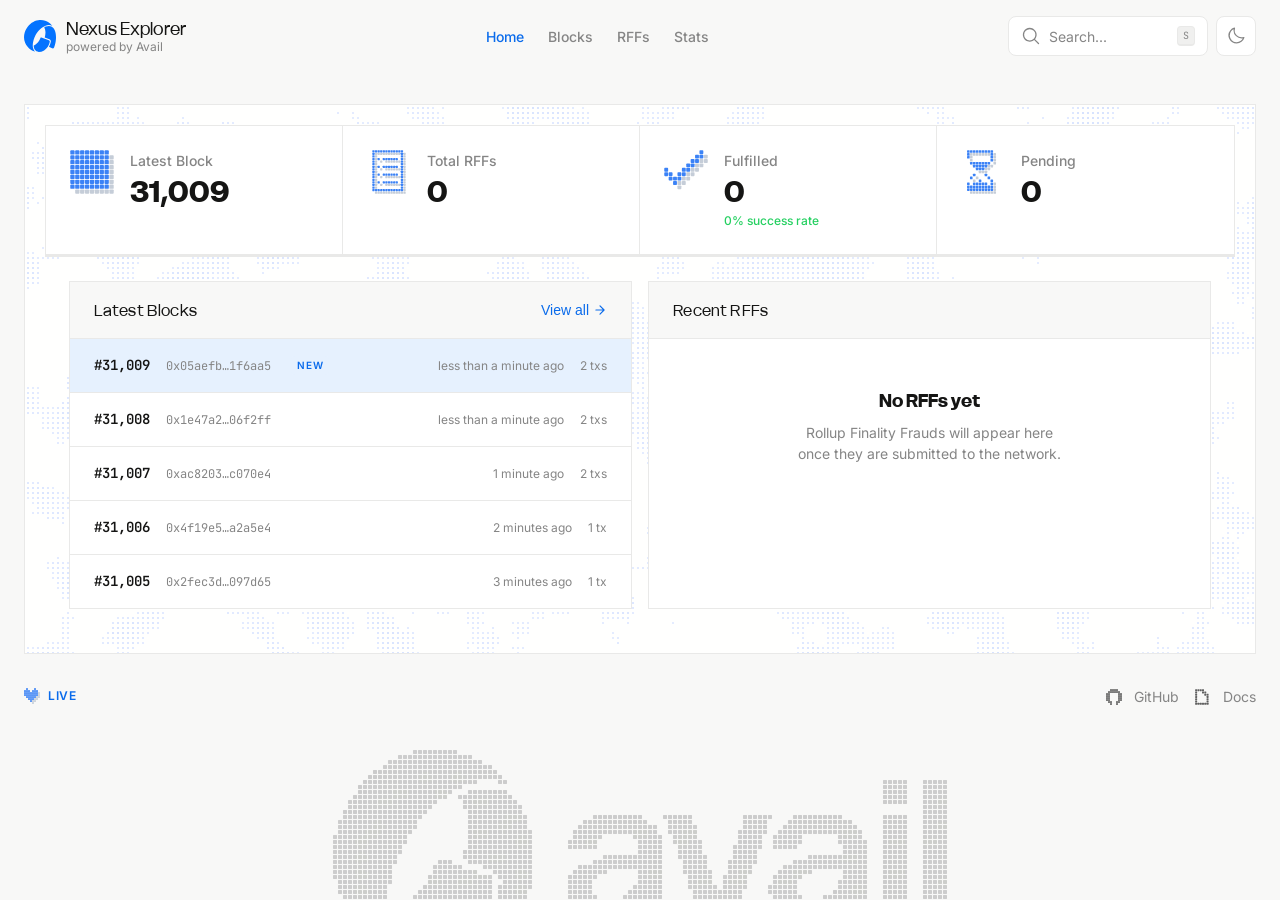
==== index.html @ 4651a9af "Initial commit: Avail Nexus Explorer — static site with design system implementation - index.html: P" ====
<!doctype html>
<html lang="en">

<head>
  <meta charset="UTF-8">
  <meta name="viewport" content="width=device-width, initial-scale=1.0">
  <title>Nexus Explorer — Powered by Avail</title>
  <meta name="description"
    content="Explore the Avail Nexus network — view latest blocks, transactions, and network statistics.">
  <link rel="icon" type="image/svg+xml" href="assets/favicon/favicon.svg">

  <!-- Preconnect for fonts -->
  <link rel="preconnect" href="https://fonts.googleapis.com">
  <link rel="preconnect" href="https://fonts.gstatic.com" crossorigin>

  <!-- Prevent flash of unstyled content on dark mode -->
  <script>
    (function () {
      var stored = localStorage.getItem('avail-theme');
      var prefersDark = window.matchMedia('(prefers-color-scheme: dark)').matches;
      if (stored === 'dark' || (!stored && prefersDark)) {
        document.documentElement.classList.add('dark');
      }
      // Disable transitions during theme load
      document.documentElement.style.setProperty('--transition-duration', '0s');
      document.addEventListener('DOMContentLoaded', function () {
        requestAnimationFrame(function () {
          document.documentElement.style.removeProperty('--transition-duration');
        });
      });
    })();
  </script>

  <!-- Styles -->
  <link rel="stylesheet" href="styles.css">
</head>

<body>
  <!-- Skip to content (accessibility) -->
  <a href="#main-content" class="skip-to-content">Skip to content</a>

  <!-- ============================================================
       Header
       ============================================================ -->
  <header class="site-header">
    <div class="site-header__inner">

      <!-- Brand -->
      <a href="/" class="site-header__brand" aria-label="Nexus Explorer home">
        <svg class="brand-logo" viewBox="0 0 72 72" width="32" height="32" xmlns="http://www.w3.org/2000/svg">
          <g clip-path="url(#clip0_2674_453)">
            <path d="M56.1227 60.2147L63.14 63.6439C64.8833 64.4957 66.9926 63.7382 67.68 61.9237C69.6891 56.6201 71.2689 50.2837 71.8041 43.7601C72.4151 36.314 71.6599 28.7006 68.7035 22.1125L68.6994 22.1143C68.5679 21.8305 68.4344 21.5474 68.2987 21.2652C67.2815 19.3139 65.3761 16.9205 62.5702 15.3369C59.4075 13.552 55.0139 12.7442 49.2484 14.9038C48.0252 15.362 46.78 15.954 45.5312 16.6603C47.0997 19.3288 48.2234 22.9278 48.3126 27.6733C48.3933 31.9623 47.6975 36.024 46.6315 39.6426L57.1558 43.5501C59.2936 44.3439 60.6933 46.4571 60.2941 48.7023C59.7324 51.8611 58.7428 54.9355 57.3594 57.8501C56.9853 58.6381 56.574 59.4293 56.1227 60.2147Z" class="logo-blue"/>
            <path d="M21.8652 57.3686C22.7281 57.1088 23.6393 56.7331 24.5957 56.2106C28.6457 53.9979 31.7087 50.3846 33.8862 46.8399C35.3391 44.4748 36.4214 42.1019 37.1526 40.1195C37.443 39.3323 38.3118 38.9052 39.0985 39.1973L55.9179 45.442C57.392 45.9893 58.3207 47.4714 58.0029 49.0114C57.5233 51.335 56.6845 54.1116 55.3586 56.9051C53.2786 61.287 50.0374 65.6341 45.1875 68.3819C41.1801 70.6523 37.0816 71.8235 33.2503 71.9995C29.0759 71.2932 26.3373 69.4813 24.5926 67.0616C22.7454 64.4997 21.9241 61.1329 21.8652 57.3686Z" class="logo-blue"/>
            <path d="M32.0031 0.322354C42.3172 -0.88462 49.9809 1.39728 55.798 5.50473C58.8889 7.68718 61.4846 10.4037 63.686 13.4328L63.6624 13.4194C59.9076 11.3004 54.828 10.4605 48.4728 12.841C39.9413 16.0368 30.744 25.0421 25.8474 34.2257C22.6714 40.1824 19.5394 49.3163 19.6578 57.3778C19.7171 61.4186 20.595 65.2918 22.8011 68.3514C23.5691 69.4166 24.4875 70.3684 25.5672 71.1872C17.7107 69.2328 7.82516 63.791 2.49764 51.2475C-2.15156 40.3011 0.0590149 28.184 6.08264 18.4449C12.1155 8.69106 21.8578 1.50958 32.0031 0.322354Z" class="logo-blue"/>
          </g>
          <defs>
            <clipPath id="clip0_2674_453">
              <rect width="72.0006" height="71.9995" fill="white"/>
            </clipPath>
          </defs>
        </svg>
        <div class="site-header__brand-text">
          <span class="site-header__brand-name">Nexus Explorer</span>
          <span class="site-header__brand-sub">powered by Avail</span>
        </div>
      </a>

      <!-- Nav -->
      <nav class="site-header__nav" aria-label="Main navigation">
        <a href="#" class="is-active">Home</a>
        <a href="#">Blocks</a>
        <a href="#">RFFs</a>
        <a href="#">Stats</a>
      </nav>

      <!-- Actions -->
      <div class="site-header__actions">
        <!-- Search -->
        <div class="search-bar" role="search" tabindex="0" aria-label="Search blocks and transactions">
          <svg xmlns="http://www.w3.org/2000/svg" width="20" height="20" fill="currentColor" viewBox="0 0 256 256">
            <path
              d="M229.66,218.34l-50.07-50.06a88.11,88.11,0,1,0-11.31,11.31l50.06,50.07a8,8,0,0,0,11.32-11.32ZM40,112a72,72,0,1,1,72,72A72.08,72.08,0,0,1,40,112Z">
            </path>
          </svg>
          <span style="flex:1">Search...</span>
          <kbd class="search-kbd">S</kbd>
        </div>

        <!-- Mobile menu toggle -->
        <button class="icon-btn mobile-menu-toggle" id="mobile-menu-toggle" aria-label="Toggle navigation menu"
          aria-expanded="false">
          <svg width="20" height="20" viewBox="0 0 24 24" fill="none" stroke="currentColor" stroke-width="2"
            stroke-linecap="round" stroke-linejoin="round">
            <line x1="3" y1="6" x2="21" y2="6"></line>
            <line x1="3" y1="12" x2="21" y2="12"></line>
            <line x1="3" y1="18" x2="21" y2="18"></line>
          </svg>
        </button>

        <!-- Dark mode toggle -->
        <button class="icon-btn" id="theme-toggle" aria-label="Toggle dark mode">
          <!-- Sun icon (shown in dark mode) -->
          <svg id="icon-sun" width="20" height="20" fill="currentColor" viewBox="0 0 256 256" style="display:none">
            <path d="M120,40V16a8,8,0,0,1,16,0V40a8,8,0,0,1-16,0Zm72,88a64,64,0,1,1-64-64A64.07,64.07,0,0,1,192,128Zm-16,0a48,48,0,1,0-48,48A48.05,48.05,0,0,0,176,128ZM58.34,69.66A8,8,0,0,0,69.66,58.34l-16-16A8,8,0,0,0,42.34,53.66Zm0,116.68-16,16a8,8,0,0,0,11.32,11.32l16-16a8,8,0,0,0-11.32-11.32ZM192,72a8,8,0,0,0,5.66-2.34l16-16a8,8,0,0,0-11.32-11.32l-16,16A8,8,0,0,0,192,72Zm5.66,114.34a8,8,0,0,0-11.32,11.32l16,16a8,8,0,0,0,11.32-11.32ZM48,128a8,8,0,0,0-8-8H16a8,8,0,0,0,0,16H40A8,8,0,0,0,48,128Zm80,80a8,8,0,0,0-8,8v24a8,8,0,0,0,16,0V216A8,8,0,0,0,128,208Zm112-88H216a8,8,0,0,0,0,16h24a8,8,0,0,0,0-16Z"/>
          </svg>
          <!-- Moon icon (shown in light mode) -->
          <svg id="icon-moon" width="20" height="20" fill="currentColor" viewBox="0 0 256 256">
            <path d="M233.54,142.23a8,8,0,0,0-8-2,88.08,88.08,0,0,1-109.8-109.8,8,8,0,0,0-10-10,104.84,104.84,0,0,0-52.91,37A104,104,0,0,0,136,224a103.09,103.09,0,0,0,62.52-20.88,104.84,104.84,0,0,0,37-52.91A8,8,0,0,0,233.54,142.23ZM188.9,190.34A88,88,0,0,1,65.66,67.11a89,89,0,0,1,31.4-26A106,106,0,0,0,96,56,104.11,104.11,0,0,0,200,160a106,106,0,0,0,14.92-1.06A89,89,0,0,1,188.9,190.34Z"/>
          </svg>
        </button>

      </div>
    </div>

    <!-- Mobile navigation -->
    <div class="mobile-nav" id="mobile-nav" aria-hidden="true">
      <nav class="mobile-nav__inner" aria-label="Mobile navigation">
        <a href="#" class="mobile-nav__link is-active">Home</a>
        <a href="#" class="mobile-nav__link">Blocks</a>
        <a href="#" class="mobile-nav__link">RFFs</a>
        <a href="#" class="mobile-nav__link">Stats</a>
      </nav>
    </div>
  </header>

  <!-- ============================================================
       Main
       ============================================================ -->
  <main class="site-main" id="main-content">

    <!-- Outer container — surface background -->
    <div class="outer-container">

      <!-- Inner container — white/dark panel with animated grid background -->
      <div class="inner-container">
        <!-- Animated grid canvas behind the content -->
        <canvas class="inner-grid-canvas"></canvas>

        <div class="inner-content">
          <!-- Stats -->
          <div class="stats-grid" role="region" aria-label="Network statistics">
            <div class="stat-card">
              <div class="stat-card__inner">
                <div class="stat-card__icon">
                  <svg class="stat-icon" viewBox="0 0 512 512" xmlns="http://www.w3.org/2000/svg">
                    <rect x="458.52" y="60.30" width="50.06" height="50.06" rx="10.01" class="icon-shadow"/>
                    <rect x="458.52" y="117.19" width="50.06" height="50.06" rx="10.01" class="icon-shadow"/>
                    <rect x="458.52" y="174.08" width="50.06" height="50.06" rx="10.01" class="icon-shadow"/>
                    <rect x="458.52" y="230.97" width="50.06" height="50.06" rx="10.01" class="icon-shadow"/>
                    <rect x="458.52" y="287.86" width="50.06" height="50.06" rx="10.01" class="icon-shadow"/>
                    <rect x="458.52" y="344.75" width="50.06" height="50.06" rx="10.01" class="icon-shadow"/>
                    <rect x="458.52" y="401.64" width="50.06" height="50.06" rx="10.01" class="icon-shadow"/>
                    <rect x="60.30" y="458.52" width="50.06" height="50.06" rx="10.01" class="icon-shadow"/>
                    <rect x="117.19" y="458.52" width="50.06" height="50.06" rx="10.01" class="icon-shadow"/>
                    <rect x="174.08" y="458.52" width="50.06" height="50.06" rx="10.01" class="icon-shadow"/>
                    <rect x="230.97" y="458.52" width="50.06" height="50.06" rx="10.01" class="icon-shadow"/>
                    <rect x="287.86" y="458.52" width="50.06" height="50.06" rx="10.01" class="icon-shadow"/>
                    <rect x="344.75" y="458.52" width="50.06" height="50.06" rx="10.01" class="icon-shadow"/>
                    <rect x="401.64" y="458.52" width="50.06" height="50.06" rx="10.01" class="icon-shadow"/>
                    <rect x="458.52" y="458.52" width="50.06" height="50.06" rx="10.01" class="icon-shadow"/>
                    <rect x="3.41" y="3.41" width="50.06" height="50.06" rx="10.01" class="icon-blue"/>
                    <rect x="60.30" y="3.41" width="50.06" height="50.06" rx="10.01" class="icon-blue"/>
                    <rect x="117.19" y="3.41" width="50.06" height="50.06" rx="10.01" class="icon-blue"/>
                    <rect x="174.08" y="3.41" width="50.06" height="50.06" rx="10.01" class="icon-blue"/>
                    <rect x="230.97" y="3.41" width="50.06" height="50.06" rx="10.01" class="icon-blue"/>
                    <rect x="287.86" y="3.41" width="50.06" height="50.06" rx="10.01" class="icon-blue"/>
                    <rect x="344.75" y="3.41" width="50.06" height="50.06" rx="10.01" class="icon-blue"/>
                    <rect x="401.64" y="3.41" width="50.06" height="50.06" rx="10.01" class="icon-blue"/>
                    <rect x="3.41" y="60.30" width="50.06" height="50.06" rx="10.01" class="icon-blue"/>
                    <rect x="60.30" y="60.30" width="50.06" height="50.06" rx="10.01" class="icon-blue"/>
                    <rect x="117.19" y="60.30" width="50.06" height="50.06" rx="10.01" class="icon-blue"/>
                    <rect x="174.08" y="60.30" width="50.06" height="50.06" rx="10.01" class="icon-blue"/>
                    <rect x="230.97" y="60.30" width="50.06" height="50.06" rx="10.01" class="icon-blue"/>
                    <rect x="287.86" y="60.30" width="50.06" height="50.06" rx="10.01" class="icon-blue"/>
                    <rect x="344.75" y="60.30" width="50.06" height="50.06" rx="10.01" class="icon-blue"/>
                    <rect x="401.64" y="60.30" width="50.06" height="50.06" rx="10.01" class="icon-blue"/>
                    <rect x="3.41" y="117.19" width="50.06" height="50.06" rx="10.01" class="icon-blue"/>
                    <rect x="60.30" y="117.19" width="50.06" height="50.06" rx="10.01" class="icon-blue"/>
                    <rect x="117.19" y="117.19" width="50.06" height="50.06" rx="10.01" class="icon-blue"/>
                    <rect x="174.08" y="117.19" width="50.06" height="50.06" rx="10.01" class="icon-blue"/>
                    <rect x="230.97" y="117.19" width="50.06" height="50.06" rx="10.01" class="icon-blue"/>
                    <rect x="287.86" y="117.19" width="50.06" height="50.06" rx="10.01" class="icon-blue"/>
                    <rect x="344.75" y="117.19" width="50.06" height="50.06" rx="10.01" class="icon-blue"/>
                    <rect x="401.64" y="117.19" width="50.06" height="50.06" rx="10.01" class="icon-blue"/>
                    <rect x="3.41" y="174.08" width="50.06" height="50.06" rx="10.01" class="icon-blue"/>
                    <rect x="60.30" y="174.08" width="50.06" height="50.06" rx="10.01" class="icon-blue"/>
                    <rect x="117.19" y="174.08" width="50.06" height="50.06" rx="10.01" class="icon-blue"/>
                    <rect x="174.08" y="174.08" width="50.06" height="50.06" rx="10.01" class="icon-blue"/>
                    <rect x="230.97" y="174.08" width="50.06" height="50.06" rx="10.01" class="icon-blue"/>
                    <rect x="287.86" y="174.08" width="50.06" height="50.06" rx="10.01" class="icon-blue"/>
                    <rect x="344.75" y="174.08" width="50.06" height="50.06" rx="10.01" class="icon-blue"/>
                    <rect x="401.64" y="174.08" width="50.06" height="50.06" rx="10.01" class="icon-blue"/>
                    <rect x="3.41" y="230.97" width="50.06" height="50.06" rx="10.01" class="icon-blue"/>
                    <rect x="60.30" y="230.97" width="50.06" height="50.06" rx="10.01" class="icon-blue"/>
                    <rect x="117.19" y="230.97" width="50.06" height="50.06" rx="10.01" class="icon-blue"/>
                    <rect x="174.08" y="230.97" width="50.06" height="50.06" rx="10.01" class="icon-blue"/>
                    <rect x="230.97" y="230.97" width="50.06" height="50.06" rx="10.01" class="icon-blue"/>
                    <rect x="287.86" y="230.97" width="50.06" height="50.06" rx="10.01" class="icon-blue"/>
                    <rect x="344.75" y="230.97" width="50.06" height="50.06" rx="10.01" class="icon-blue"/>
                    <rect x="401.64" y="230.97" width="50.06" height="50.06" rx="10.01" class="icon-blue"/>
                    <rect x="3.41" y="287.86" width="50.06" height="50.06" rx="10.01" class="icon-blue"/>
                    <rect x="60.30" y="287.86" width="50.06" height="50.06" rx="10.01" class="icon-blue"/>
                    <rect x="117.19" y="287.86" width="50.06" height="50.06" rx="10.01" class="icon-blue"/>
                    <rect x="174.08" y="287.86" width="50.06" height="50.06" rx="10.01" class="icon-blue"/>
                    <rect x="230.97" y="287.86" width="50.06" height="50.06" rx="10.01" class="icon-blue"/>
                    <rect x="287.86" y="287.86" width="50.06" height="50.06" rx="10.01" class="icon-blue"/>
                    <rect x="344.75" y="287.86" width="50.06" height="50.06" rx="10.01" class="icon-blue"/>
                    <rect x="401.64" y="287.86" width="50.06" height="50.06" rx="10.01" class="icon-blue"/>
                    <rect x="3.41" y="344.75" width="50.06" height="50.06" rx="10.01" class="icon-blue"/>
                    <rect x="60.30" y="344.75" width="50.06" height="50.06" rx="10.01" class="icon-blue"/>
                    <rect x="117.19" y="344.75" width="50.06" height="50.06" rx="10.01" class="icon-blue"/>
                    <rect x="174.08" y="344.75" width="50.06" height="50.06" rx="10.01" class="icon-blue"/>
                    <rect x="230.97" y="344.75" width="50.06" height="50.06" rx="10.01" class="icon-blue"/>
                    <rect x="287.86" y="344.75" width="50.06" height="50.06" rx="10.01" class="icon-blue"/>
                    <rect x="344.75" y="344.75" width="50.06" height="50.06" rx="10.01" class="icon-blue"/>
                    <rect x="401.64" y="344.75" width="50.06" height="50.06" rx="10.01" class="icon-blue"/>
                    <rect x="3.41" y="401.64" width="50.06" height="50.06" rx="10.01" class="icon-blue"/>
                    <rect x="60.30" y="401.64" width="50.06" height="50.06" rx="10.01" class="icon-blue"/>
                    <rect x="117.19" y="401.64" width="50.06" height="50.06" rx="10.01" class="icon-blue"/>
                    <rect x="174.08" y="401.64" width="50.06" height="50.06" rx="10.01" class="icon-blue"/>
                    <rect x="230.97" y="401.64" width="50.06" height="50.06" rx="10.01" class="icon-blue"/>
                    <rect x="287.86" y="401.64" width="50.06" height="50.06" rx="10.01" class="icon-blue"/>
                    <rect x="344.75" y="401.64" width="50.06" height="50.06" rx="10.01" class="icon-blue"/>
                    <rect x="401.64" y="401.64" width="50.06" height="50.06" rx="10.01" class="icon-blue"/>
                  </svg>
                </div>
                <div class="stat-card__content">
                  <p class="stat-card__label">Latest Block</p>
                  <p class="stat-card__value" id="stat-latest-block">31,009</p>
                </div>
              </div>
            </div>
            <div class="stat-card">
              <div class="stat-card__inner">
                <div class="stat-card__icon">
                  <svg class="stat-icon" viewBox="0 0 512 512" xmlns="http://www.w3.org/2000/svg">
                    <rect x="92.16" y="31.92" width="26.50" height="26.50" rx="5.30" class="icon-shadow"/>
                    <rect x="122.28" y="31.92" width="26.50" height="26.50" rx="5.30" class="icon-shadow"/>
                    <rect x="152.40" y="31.92" width="26.50" height="26.50" rx="5.30" class="icon-shadow"/>
                    <rect x="182.51" y="31.92" width="26.50" height="26.50" rx="5.30" class="icon-shadow"/>
                    <rect x="212.63" y="31.92" width="26.50" height="26.50" rx="5.30" class="icon-shadow"/>
                    <rect x="242.75" y="31.92" width="26.50" height="26.50" rx="5.30" class="icon-shadow"/>
                    <rect x="272.87" y="31.92" width="26.50" height="26.50" rx="5.30" class="icon-shadow"/>
                    <rect x="302.98" y="31.92" width="26.50" height="26.50" rx="5.30" class="icon-shadow"/>
                    <rect x="333.10" y="31.92" width="26.50" height="26.50" rx="5.30" class="icon-shadow"/>
                    <rect x="363.22" y="31.92" width="26.50" height="26.50" rx="5.30" class="icon-shadow"/>
                    <rect x="423.45" y="31.92" width="26.50" height="26.50" rx="5.30" class="icon-shadow"/>
                    <rect x="92.16" y="62.04" width="26.50" height="26.50" rx="5.30" class="icon-shadow"/>
                    <rect x="423.45" y="62.04" width="26.50" height="26.50" rx="5.30" class="icon-shadow"/>
                    <rect x="92.16" y="92.16" width="26.50" height="26.50" rx="5.30" class="icon-shadow"/>
                    <rect x="423.45" y="92.16" width="26.50" height="26.50" rx="5.30" class="icon-shadow"/>
                    <rect x="92.16" y="122.28" width="26.50" height="26.50" rx="5.30" class="icon-shadow"/>
                    <rect x="152.40" y="122.28" width="26.50" height="26.50" rx="5.30" class="icon-shadow"/>
                    <rect x="212.63" y="122.28" width="26.50" height="26.50" rx="5.30" class="icon-shadow"/>
                    <rect x="242.75" y="122.28" width="26.50" height="26.50" rx="5.30" class="icon-shadow"/>
                    <rect x="272.87" y="122.28" width="26.50" height="26.50" rx="5.30" class="icon-shadow"/>
                    <rect x="302.98" y="122.28" width="26.50" height="26.50" rx="5.30" class="icon-shadow"/>
                    <rect x="333.10" y="122.28" width="26.50" height="26.50" rx="5.30" class="icon-shadow"/>
                    <rect x="363.22" y="122.28" width="26.50" height="26.50" rx="5.30" class="icon-shadow"/>
                    <rect x="423.45" y="122.28" width="26.50" height="26.50" rx="5.30" class="icon-shadow"/>
                    <rect x="92.16" y="152.40" width="26.50" height="26.50" rx="5.30" class="icon-shadow"/>
                    <rect x="423.45" y="152.40" width="26.50" height="26.50" rx="5.30" class="icon-shadow"/>
                    <rect x="92.16" y="182.51" width="26.50" height="26.50" rx="5.30" class="icon-shadow"/>
                    <rect x="423.45" y="182.51" width="26.50" height="26.50" rx="5.30" class="icon-shadow"/>
                    <rect x="92.16" y="212.63" width="26.50" height="26.50" rx="5.30" class="icon-shadow"/>
                    <rect x="152.40" y="212.63" width="26.50" height="26.50" rx="5.30" class="icon-shadow"/>
                    <rect x="212.63" y="212.63" width="26.50" height="26.50" rx="5.30" class="icon-shadow"/>
                    <rect x="242.75" y="212.63" width="26.50" height="26.50" rx="5.30" class="icon-shadow"/>
                    <rect x="272.87" y="212.63" width="26.50" height="26.50" rx="5.30" class="icon-shadow"/>
                    <rect x="302.98" y="212.63" width="26.50" height="26.50" rx="5.30" class="icon-shadow"/>
                    <rect x="333.10" y="212.63" width="26.50" height="26.50" rx="5.30" class="icon-shadow"/>
                    <rect x="363.22" y="212.63" width="26.50" height="26.50" rx="5.30" class="icon-shadow"/>
                    <rect x="423.45" y="212.63" width="26.50" height="26.50" rx="5.30" class="icon-shadow"/>
                    <rect x="92.16" y="242.75" width="26.50" height="26.50" rx="5.30" class="icon-shadow"/>
                    <rect x="423.45" y="242.75" width="26.50" height="26.50" rx="5.30" class="icon-shadow"/>
                    <rect x="92.16" y="272.87" width="26.50" height="26.50" rx="5.30" class="icon-shadow"/>
                    <rect x="423.45" y="272.87" width="26.50" height="26.50" rx="5.30" class="icon-shadow"/>
                    <rect x="92.16" y="302.98" width="26.50" height="26.50" rx="5.30" class="icon-shadow"/>
                    <rect x="152.40" y="302.98" width="26.50" height="26.50" rx="5.30" class="icon-shadow"/>
                    <rect x="212.63" y="302.98" width="26.50" height="26.50" rx="5.30" class="icon-shadow"/>
                    <rect x="242.75" y="302.98" width="26.50" height="26.50" rx="5.30" class="icon-shadow"/>
                    <rect x="272.87" y="302.98" width="26.50" height="26.50" rx="5.30" class="icon-shadow"/>
                    <rect x="302.98" y="302.98" width="26.50" height="26.50" rx="5.30" class="icon-shadow"/>
                    <rect x="333.10" y="302.98" width="26.50" height="26.50" rx="5.30" class="icon-shadow"/>
                    <rect x="363.22" y="302.98" width="26.50" height="26.50" rx="5.30" class="icon-shadow"/>
                    <rect x="423.45" y="302.98" width="26.50" height="26.50" rx="5.30" class="icon-shadow"/>
                    <rect x="92.16" y="333.10" width="26.50" height="26.50" rx="5.30" class="icon-shadow"/>
                    <rect x="423.45" y="333.10" width="26.50" height="26.50" rx="5.30" class="icon-shadow"/>
                    <rect x="92.16" y="363.22" width="26.50" height="26.50" rx="5.30" class="icon-shadow"/>
                    <rect x="423.45" y="363.22" width="26.50" height="26.50" rx="5.30" class="icon-shadow"/>
                    <rect x="92.16" y="393.34" width="26.50" height="26.50" rx="5.30" class="icon-shadow"/>
                    <rect x="152.40" y="393.34" width="26.50" height="26.50" rx="5.30" class="icon-shadow"/>
                    <rect x="212.63" y="393.34" width="26.50" height="26.50" rx="5.30" class="icon-shadow"/>
                    <rect x="242.75" y="393.34" width="26.50" height="26.50" rx="5.30" class="icon-shadow"/>
                    <rect x="272.87" y="393.34" width="26.50" height="26.50" rx="5.30" class="icon-shadow"/>
                    <rect x="302.98" y="393.34" width="26.50" height="26.50" rx="5.30" class="icon-shadow"/>
                    <rect x="333.10" y="393.34" width="26.50" height="26.50" rx="5.30" class="icon-shadow"/>
                    <rect x="363.22" y="393.34" width="26.50" height="26.50" rx="5.30" class="icon-shadow"/>
                    <rect x="423.45" y="393.34" width="26.50" height="26.50" rx="5.30" class="icon-shadow"/>
                    <rect x="92.16" y="423.45" width="26.50" height="26.50" rx="5.30" class="icon-shadow"/>
                    <rect x="423.45" y="423.45" width="26.50" height="26.50" rx="5.30" class="icon-shadow"/>
                    <rect x="423.45" y="453.57" width="26.50" height="26.50" rx="5.30" class="icon-shadow"/>
                    <rect x="92.16" y="483.69" width="26.50" height="26.50" rx="5.30" class="icon-shadow"/>
                    <rect x="122.28" y="483.69" width="26.50" height="26.50" rx="5.30" class="icon-shadow"/>
                    <rect x="152.40" y="483.69" width="26.50" height="26.50" rx="5.30" class="icon-shadow"/>
                    <rect x="182.51" y="483.69" width="26.50" height="26.50" rx="5.30" class="icon-shadow"/>
                    <rect x="212.63" y="483.69" width="26.50" height="26.50" rx="5.30" class="icon-shadow"/>
                    <rect x="242.75" y="483.69" width="26.50" height="26.50" rx="5.30" class="icon-shadow"/>
                    <rect x="272.87" y="483.69" width="26.50" height="26.50" rx="5.30" class="icon-shadow"/>
                    <rect x="302.98" y="483.69" width="26.50" height="26.50" rx="5.30" class="icon-shadow"/>
                    <rect x="333.10" y="483.69" width="26.50" height="26.50" rx="5.30" class="icon-shadow"/>
                    <rect x="363.22" y="483.69" width="26.50" height="26.50" rx="5.30" class="icon-shadow"/>
                    <rect x="393.34" y="483.69" width="26.50" height="26.50" rx="5.30" class="icon-shadow"/>
                    <rect x="423.45" y="483.69" width="26.50" height="26.50" rx="5.30" class="icon-shadow"/>
                    <rect x="62.04" y="1.81" width="26.50" height="26.50" rx="5.30" class="icon-blue"/>
                    <rect x="92.16" y="1.81" width="26.50" height="26.50" rx="5.30" class="icon-blue"/>
                    <rect x="122.28" y="1.81" width="26.50" height="26.50" rx="5.30" class="icon-blue"/>
                    <rect x="152.40" y="1.81" width="26.50" height="26.50" rx="5.30" class="icon-blue"/>
                    <rect x="182.51" y="1.81" width="26.50" height="26.50" rx="5.30" class="icon-blue"/>
                    <rect x="212.63" y="1.81" width="26.50" height="26.50" rx="5.30" class="icon-blue"/>
                    <rect x="242.75" y="1.81" width="26.50" height="26.50" rx="5.30" class="icon-blue"/>
                    <rect x="272.87" y="1.81" width="26.50" height="26.50" rx="5.30" class="icon-blue"/>
                    <rect x="302.98" y="1.81" width="26.50" height="26.50" rx="5.30" class="icon-blue"/>
                    <rect x="333.10" y="1.81" width="26.50" height="26.50" rx="5.30" class="icon-blue"/>
                    <rect x="363.22" y="1.81" width="26.50" height="26.50" rx="5.30" class="icon-blue"/>
                    <rect x="393.34" y="1.81" width="26.50" height="26.50" rx="5.30" class="icon-blue"/>
                    <rect x="62.04" y="31.92" width="26.50" height="26.50" rx="5.30" class="icon-blue"/>
                    <rect x="393.34" y="31.92" width="26.50" height="26.50" rx="5.30" class="icon-blue"/>
                    <rect x="62.04" y="62.04" width="26.50" height="26.50" rx="5.30" class="icon-blue"/>
                    <rect x="393.34" y="62.04" width="26.50" height="26.50" rx="5.30" class="icon-blue"/>
                    <rect x="62.04" y="92.16" width="26.50" height="26.50" rx="5.30" class="icon-blue"/>
                    <rect x="122.28" y="92.16" width="26.50" height="26.50" rx="5.30" class="icon-blue"/>
                    <rect x="182.51" y="92.16" width="26.50" height="26.50" rx="5.30" class="icon-blue"/>
                    <rect x="212.63" y="92.16" width="26.50" height="26.50" rx="5.30" class="icon-blue"/>
                    <rect x="242.75" y="92.16" width="26.50" height="26.50" rx="5.30" class="icon-blue"/>
                    <rect x="272.87" y="92.16" width="26.50" height="26.50" rx="5.30" class="icon-blue"/>
                    <rect x="302.98" y="92.16" width="26.50" height="26.50" rx="5.30" class="icon-blue"/>
                    <rect x="333.10" y="92.16" width="26.50" height="26.50" rx="5.30" class="icon-blue"/>
                    <rect x="393.34" y="92.16" width="26.50" height="26.50" rx="5.30" class="icon-blue"/>
                    <rect x="62.04" y="122.28" width="26.50" height="26.50" rx="5.30" class="icon-blue"/>
                    <rect x="393.34" y="122.28" width="26.50" height="26.50" rx="5.30" class="icon-blue"/>
                    <rect x="62.04" y="152.40" width="26.50" height="26.50" rx="5.30" class="icon-blue"/>
                    <rect x="393.34" y="152.40" width="26.50" height="26.50" rx="5.30" class="icon-blue"/>
                    <rect x="62.04" y="182.51" width="26.50" height="26.50" rx="5.30" class="icon-blue"/>
                    <rect x="122.28" y="182.51" width="26.50" height="26.50" rx="5.30" class="icon-blue"/>
                    <rect x="182.51" y="182.51" width="26.50" height="26.50" rx="5.30" class="icon-blue"/>
                    <rect x="212.63" y="182.51" width="26.50" height="26.50" rx="5.30" class="icon-blue"/>
                    <rect x="242.75" y="182.51" width="26.50" height="26.50" rx="5.30" class="icon-blue"/>
                    <rect x="272.87" y="182.51" width="26.50" height="26.50" rx="5.30" class="icon-blue"/>
                    <rect x="302.98" y="182.51" width="26.50" height="26.50" rx="5.30" class="icon-blue"/>
                    <rect x="333.10" y="182.51" width="26.50" height="26.50" rx="5.30" class="icon-blue"/>
                    <rect x="393.34" y="182.51" width="26.50" height="26.50" rx="5.30" class="icon-blue"/>
                    <rect x="62.04" y="212.63" width="26.50" height="26.50" rx="5.30" class="icon-blue"/>
                    <rect x="393.34" y="212.63" width="26.50" height="26.50" rx="5.30" class="icon-blue"/>
                    <rect x="62.04" y="242.75" width="26.50" height="26.50" rx="5.30" class="icon-blue"/>
                    <rect x="393.34" y="242.75" width="26.50" height="26.50" rx="5.30" class="icon-blue"/>
                    <rect x="62.04" y="272.87" width="26.50" height="26.50" rx="5.30" class="icon-blue"/>
                    <rect x="122.28" y="272.87" width="26.50" height="26.50" rx="5.30" class="icon-blue"/>
                    <rect x="182.51" y="272.87" width="26.50" height="26.50" rx="5.30" class="icon-blue"/>
                    <rect x="212.63" y="272.87" width="26.50" height="26.50" rx="5.30" class="icon-blue"/>
                    <rect x="242.75" y="272.87" width="26.50" height="26.50" rx="5.30" class="icon-blue"/>
                    <rect x="272.87" y="272.87" width="26.50" height="26.50" rx="5.30" class="icon-blue"/>
                    <rect x="302.98" y="272.87" width="26.50" height="26.50" rx="5.30" class="icon-blue"/>
                    <rect x="333.10" y="272.87" width="26.50" height="26.50" rx="5.30" class="icon-blue"/>
                    <rect x="393.34" y="272.87" width="26.50" height="26.50" rx="5.30" class="icon-blue"/>
                    <rect x="62.04" y="302.98" width="26.50" height="26.50" rx="5.30" class="icon-blue"/>
                    <rect x="393.34" y="302.98" width="26.50" height="26.50" rx="5.30" class="icon-blue"/>
                    <rect x="62.04" y="333.10" width="26.50" height="26.50" rx="5.30" class="icon-blue"/>
                    <rect x="393.34" y="333.10" width="26.50" height="26.50" rx="5.30" class="icon-blue"/>
                    <rect x="62.04" y="363.22" width="26.50" height="26.50" rx="5.30" class="icon-blue"/>
                    <rect x="122.28" y="363.22" width="26.50" height="26.50" rx="5.30" class="icon-blue"/>
                    <rect x="182.51" y="363.22" width="26.50" height="26.50" rx="5.30" class="icon-blue"/>
                    <rect x="212.63" y="363.22" width="26.50" height="26.50" rx="5.30" class="icon-blue"/>
                    <rect x="242.75" y="363.22" width="26.50" height="26.50" rx="5.30" class="icon-blue"/>
                    <rect x="272.87" y="363.22" width="26.50" height="26.50" rx="5.30" class="icon-blue"/>
                    <rect x="302.98" y="363.22" width="26.50" height="26.50" rx="5.30" class="icon-blue"/>
                    <rect x="333.10" y="363.22" width="26.50" height="26.50" rx="5.30" class="icon-blue"/>
                    <rect x="393.34" y="363.22" width="26.50" height="26.50" rx="5.30" class="icon-blue"/>
                    <rect x="62.04" y="393.34" width="26.50" height="26.50" rx="5.30" class="icon-blue"/>
                    <rect x="393.34" y="393.34" width="26.50" height="26.50" rx="5.30" class="icon-blue"/>
                    <rect x="62.04" y="423.45" width="26.50" height="26.50" rx="5.30" class="icon-blue"/>
                    <rect x="393.34" y="423.45" width="26.50" height="26.50" rx="5.30" class="icon-blue"/>
                    <rect x="62.04" y="453.57" width="26.50" height="26.50" rx="5.30" class="icon-blue"/>
                    <rect x="92.16" y="453.57" width="26.50" height="26.50" rx="5.30" class="icon-blue"/>
                    <rect x="122.28" y="453.57" width="26.50" height="26.50" rx="5.30" class="icon-blue"/>
                    <rect x="152.40" y="453.57" width="26.50" height="26.50" rx="5.30" class="icon-blue"/>
                    <rect x="182.51" y="453.57" width="26.50" height="26.50" rx="5.30" class="icon-blue"/>
                    <rect x="212.63" y="453.57" width="26.50" height="26.50" rx="5.30" class="icon-blue"/>
                    <rect x="242.75" y="453.57" width="26.50" height="26.50" rx="5.30" class="icon-blue"/>
                    <rect x="272.87" y="453.57" width="26.50" height="26.50" rx="5.30" class="icon-blue"/>
                    <rect x="302.98" y="453.57" width="26.50" height="26.50" rx="5.30" class="icon-blue"/>
                    <rect x="333.10" y="453.57" width="26.50" height="26.50" rx="5.30" class="icon-blue"/>
                    <rect x="363.22" y="453.57" width="26.50" height="26.50" rx="5.30" class="icon-blue"/>
                    <rect x="393.34" y="453.57" width="26.50" height="26.50" rx="5.30" class="icon-blue"/>
                  </svg>
                </div>
                <div class="stat-card__content">
                  <p class="stat-card__label">Total RFFs</p>
                  <p class="stat-card__value" id="stat-total-rffs">0</p>
                </div>
              </div>
            </div>
            <div class="stat-card">
              <div class="stat-card__inner">
                <div class="stat-card__icon stat-card__icon--green">
                  <svg class="stat-icon" viewBox="0 0 512 512" xmlns="http://www.w3.org/2000/svg">
                    <rect x="463.87" y="54.27" width="45.06" height="45.06" rx="9.01" class="icon-shadow"/>
                    <rect x="412.67" y="105.47" width="45.06" height="45.06" rx="9.01" class="icon-shadow"/>
                    <rect x="463.87" y="105.47" width="45.06" height="45.06" rx="9.01" class="icon-shadow"/>
                    <rect x="361.47" y="156.67" width="45.06" height="45.06" rx="9.01" class="icon-shadow"/>
                    <rect x="412.67" y="156.67" width="45.06" height="45.06" rx="9.01" class="icon-shadow"/>
                    <rect x="310.27" y="207.87" width="45.06" height="45.06" rx="9.01" class="icon-shadow"/>
                    <rect x="361.47" y="207.87" width="45.06" height="45.06" rx="9.01" class="icon-shadow"/>
                    <rect x="259.07" y="259.07" width="45.06" height="45.06" rx="9.01" class="icon-shadow"/>
                    <rect x="310.27" y="259.07" width="45.06" height="45.06" rx="9.01" class="icon-shadow"/>
                    <rect x="207.87" y="310.27" width="45.06" height="45.06" rx="9.01" class="icon-shadow"/>
                    <rect x="259.07" y="310.27" width="45.06" height="45.06" rx="9.01" class="icon-shadow"/>
                    <rect x="156.67" y="361.47" width="45.06" height="45.06" rx="9.01" class="icon-shadow"/>
                    <rect x="207.87" y="361.47" width="45.06" height="45.06" rx="9.01" class="icon-shadow"/>
                    <rect x="156.67" y="412.67" width="45.06" height="45.06" rx="9.01" class="icon-shadow"/>
                    <rect x="412.67" y="3.07" width="45.06" height="45.06" rx="9.01" class="icon-blue"/>
                    <rect x="361.47" y="54.27" width="45.06" height="45.06" rx="9.01" class="icon-blue"/>
                    <rect x="412.67" y="54.27" width="45.06" height="45.06" rx="9.01" class="icon-blue"/>
                    <rect x="310.27" y="105.47" width="45.06" height="45.06" rx="9.01" class="icon-blue"/>
                    <rect x="361.47" y="105.47" width="45.06" height="45.06" rx="9.01" class="icon-blue"/>
                    <rect x="259.07" y="156.67" width="45.06" height="45.06" rx="9.01" class="icon-blue"/>
                    <rect x="310.27" y="156.67" width="45.06" height="45.06" rx="9.01" class="icon-blue"/>
                    <rect x="3.07" y="207.87" width="45.06" height="45.06" rx="9.01" class="icon-blue"/>
                    <rect x="207.87" y="207.87" width="45.06" height="45.06" rx="9.01" class="icon-blue"/>
                    <rect x="259.07" y="207.87" width="45.06" height="45.06" rx="9.01" class="icon-blue"/>
                    <rect x="3.07" y="259.07" width="45.06" height="45.06" rx="9.01" class="icon-blue"/>
                    <rect x="54.27" y="259.07" width="45.06" height="45.06" rx="9.01" class="icon-blue"/>
                    <rect x="156.67" y="259.07" width="45.06" height="45.06" rx="9.01" class="icon-blue"/>
                    <rect x="207.87" y="259.07" width="45.06" height="45.06" rx="9.01" class="icon-blue"/>
                    <rect x="54.27" y="310.27" width="45.06" height="45.06" rx="9.01" class="icon-blue"/>
                    <rect x="105.47" y="310.27" width="45.06" height="45.06" rx="9.01" class="icon-blue"/>
                    <rect x="156.67" y="310.27" width="45.06" height="45.06" rx="9.01" class="icon-blue"/>
                    <rect x="105.47" y="361.47" width="45.06" height="45.06" rx="9.01" class="icon-blue"/>
                  </svg>
                </div>
                <div class="stat-card__content">
                  <p class="stat-card__label">Fulfilled</p>
                  <p class="stat-card__value" id="stat-fulfilled">0</p>
                  <p class="stat-card__trend">0% success rate</p>
                </div>
              </div>
            </div>
            <div class="stat-card">
              <div class="stat-card__inner">
                <div class="stat-card__icon">
                  <svg class="stat-icon" viewBox="0 0 512 512" xmlns="http://www.w3.org/2000/svg">
                    <rect x="104.45" y="36.18" width="30.04" height="30.04" rx="6.01" class="icon-shadow"/>
                    <rect x="138.58" y="36.18" width="30.04" height="30.04" rx="6.01" class="icon-shadow"/>
                    <rect x="172.71" y="36.18" width="30.04" height="30.04" rx="6.01" class="icon-shadow"/>
                    <rect x="206.85" y="36.18" width="30.04" height="30.04" rx="6.01" class="icon-shadow"/>
                    <rect x="240.98" y="36.18" width="30.04" height="30.04" rx="6.01" class="icon-shadow"/>
                    <rect x="275.11" y="36.18" width="30.04" height="30.04" rx="6.01" class="icon-shadow"/>
                    <rect x="309.25" y="36.18" width="30.04" height="30.04" rx="6.01" class="icon-shadow"/>
                    <rect x="377.51" y="36.18" width="30.04" height="30.04" rx="6.01" class="icon-shadow"/>
                    <rect x="104.45" y="70.31" width="30.04" height="30.04" rx="6.01" class="icon-shadow"/>
                    <rect x="377.51" y="70.31" width="30.04" height="30.04" rx="6.01" class="icon-shadow"/>
                    <rect x="104.45" y="104.45" width="30.04" height="30.04" rx="6.01" class="icon-shadow"/>
                    <rect x="377.51" y="104.45" width="30.04" height="30.04" rx="6.01" class="icon-shadow"/>
                    <rect x="377.51" y="138.58" width="30.04" height="30.04" rx="6.01" class="icon-shadow"/>
                    <rect x="309.25" y="172.71" width="30.04" height="30.04" rx="6.01" class="icon-shadow"/>
                    <rect x="343.38" y="172.71" width="30.04" height="30.04" rx="6.01" class="icon-shadow"/>
                    <rect x="275.11" y="206.85" width="30.04" height="30.04" rx="6.01" class="icon-shadow"/>
                    <rect x="309.25" y="206.85" width="30.04" height="30.04" rx="6.01" class="icon-shadow"/>
                    <rect x="206.85" y="240.98" width="30.04" height="30.04" rx="6.01" class="icon-shadow"/>
                    <rect x="240.98" y="240.98" width="30.04" height="30.04" rx="6.01" class="icon-shadow"/>
                    <rect x="275.11" y="240.98" width="30.04" height="30.04" rx="6.01" class="icon-shadow"/>
                    <rect x="172.71" y="309.25" width="30.04" height="30.04" rx="6.01" class="icon-shadow"/>
                    <rect x="138.58" y="343.38" width="30.04" height="30.04" rx="6.01" class="icon-shadow"/>
                    <rect x="377.51" y="377.51" width="30.04" height="30.04" rx="6.01" class="icon-shadow"/>
                    <rect x="377.51" y="411.65" width="30.04" height="30.04" rx="6.01" class="icon-shadow"/>
                    <rect x="377.51" y="445.78" width="30.04" height="30.04" rx="6.01" class="icon-shadow"/>
                    <rect x="104.45" y="479.91" width="30.04" height="30.04" rx="6.01" class="icon-shadow"/>
                    <rect x="138.58" y="479.91" width="30.04" height="30.04" rx="6.01" class="icon-shadow"/>
                    <rect x="172.71" y="479.91" width="30.04" height="30.04" rx="6.01" class="icon-shadow"/>
                    <rect x="206.85" y="479.91" width="30.04" height="30.04" rx="6.01" class="icon-shadow"/>
                    <rect x="240.98" y="479.91" width="30.04" height="30.04" rx="6.01" class="icon-shadow"/>
                    <rect x="275.11" y="479.91" width="30.04" height="30.04" rx="6.01" class="icon-shadow"/>
                    <rect x="309.25" y="479.91" width="30.04" height="30.04" rx="6.01" class="icon-shadow"/>
                    <rect x="343.38" y="479.91" width="30.04" height="30.04" rx="6.01" class="icon-shadow"/>
                    <rect x="377.51" y="479.91" width="30.04" height="30.04" rx="6.01" class="icon-shadow"/>
                    <rect x="70.31" y="2.05" width="30.04" height="30.04" rx="6.01" class="icon-blue"/>
                    <rect x="104.45" y="2.05" width="30.04" height="30.04" rx="6.01" class="icon-blue"/>
                    <rect x="138.58" y="2.05" width="30.04" height="30.04" rx="6.01" class="icon-blue"/>
                    <rect x="172.71" y="2.05" width="30.04" height="30.04" rx="6.01" class="icon-blue"/>
                    <rect x="206.85" y="2.05" width="30.04" height="30.04" rx="6.01" class="icon-blue"/>
                    <rect x="240.98" y="2.05" width="30.04" height="30.04" rx="6.01" class="icon-blue"/>
                    <rect x="275.11" y="2.05" width="30.04" height="30.04" rx="6.01" class="icon-blue"/>
                    <rect x="309.25" y="2.05" width="30.04" height="30.04" rx="6.01" class="icon-blue"/>
                    <rect x="343.38" y="2.05" width="30.04" height="30.04" rx="6.01" class="icon-blue"/>
                    <rect x="70.31" y="36.18" width="30.04" height="30.04" rx="6.01" class="icon-blue"/>
                    <rect x="343.38" y="36.18" width="30.04" height="30.04" rx="6.01" class="icon-blue"/>
                    <rect x="70.31" y="70.31" width="30.04" height="30.04" rx="6.01" class="icon-blue"/>
                    <rect x="343.38" y="70.31" width="30.04" height="30.04" rx="6.01" class="icon-blue"/>
                    <rect x="343.38" y="104.45" width="30.04" height="30.04" rx="6.01" class="icon-blue"/>
                    <rect x="104.45" y="138.58" width="30.04" height="30.04" rx="6.01" class="icon-blue"/>
                    <rect x="138.58" y="138.58" width="30.04" height="30.04" rx="6.01" class="icon-blue"/>
                    <rect x="172.71" y="138.58" width="30.04" height="30.04" rx="6.01" class="icon-blue"/>
                    <rect x="206.85" y="138.58" width="30.04" height="30.04" rx="6.01" class="icon-blue"/>
                    <rect x="240.98" y="138.58" width="30.04" height="30.04" rx="6.01" class="icon-blue"/>
                    <rect x="275.11" y="138.58" width="30.04" height="30.04" rx="6.01" class="icon-blue"/>
                    <rect x="309.25" y="138.58" width="30.04" height="30.04" rx="6.01" class="icon-blue"/>
                    <rect x="138.58" y="172.71" width="30.04" height="30.04" rx="6.01" class="icon-blue"/>
                    <rect x="172.71" y="172.71" width="30.04" height="30.04" rx="6.01" class="icon-blue"/>
                    <rect x="206.85" y="172.71" width="30.04" height="30.04" rx="6.01" class="icon-blue"/>
                    <rect x="240.98" y="172.71" width="30.04" height="30.04" rx="6.01" class="icon-blue"/>
                    <rect x="275.11" y="172.71" width="30.04" height="30.04" rx="6.01" class="icon-blue"/>
                    <rect x="172.71" y="206.85" width="30.04" height="30.04" rx="6.01" class="icon-blue"/>
                    <rect x="206.85" y="206.85" width="30.04" height="30.04" rx="6.01" class="icon-blue"/>
                    <rect x="240.98" y="206.85" width="30.04" height="30.04" rx="6.01" class="icon-blue"/>
                    <rect x="138.58" y="275.11" width="30.04" height="30.04" rx="6.01" class="icon-blue"/>
                    <rect x="275.11" y="275.11" width="30.04" height="30.04" rx="6.01" class="icon-blue"/>
                    <rect x="104.45" y="309.25" width="30.04" height="30.04" rx="6.01" class="icon-blue"/>
                    <rect x="309.25" y="309.25" width="30.04" height="30.04" rx="6.01" class="icon-blue"/>
                    <rect x="206.85" y="343.38" width="30.04" height="30.04" rx="6.01" class="icon-blue"/>
                    <rect x="343.38" y="343.38" width="30.04" height="30.04" rx="6.01" class="icon-blue"/>
                    <rect x="70.31" y="377.51" width="30.04" height="30.04" rx="6.01" class="icon-blue"/>
                    <rect x="138.58" y="377.51" width="30.04" height="30.04" rx="6.01" class="icon-blue"/>
                    <rect x="172.71" y="377.51" width="30.04" height="30.04" rx="6.01" class="icon-blue"/>
                    <rect x="206.85" y="377.51" width="30.04" height="30.04" rx="6.01" class="icon-blue"/>
                    <rect x="240.98" y="377.51" width="30.04" height="30.04" rx="6.01" class="icon-blue"/>
                    <rect x="275.11" y="377.51" width="30.04" height="30.04" rx="6.01" class="icon-blue"/>
                    <rect x="343.38" y="377.51" width="30.04" height="30.04" rx="6.01" class="icon-blue"/>
                    <rect x="70.31" y="411.65" width="30.04" height="30.04" rx="6.01" class="icon-blue"/>
                    <rect x="104.45" y="411.65" width="30.04" height="30.04" rx="6.01" class="icon-blue"/>
                    <rect x="138.58" y="411.65" width="30.04" height="30.04" rx="6.01" class="icon-blue"/>
                    <rect x="172.71" y="411.65" width="30.04" height="30.04" rx="6.01" class="icon-blue"/>
                    <rect x="206.85" y="411.65" width="30.04" height="30.04" rx="6.01" class="icon-blue"/>
                    <rect x="240.98" y="411.65" width="30.04" height="30.04" rx="6.01" class="icon-blue"/>
                    <rect x="275.11" y="411.65" width="30.04" height="30.04" rx="6.01" class="icon-blue"/>
                    <rect x="309.25" y="411.65" width="30.04" height="30.04" rx="6.01" class="icon-blue"/>
                    <rect x="343.38" y="411.65" width="30.04" height="30.04" rx="6.01" class="icon-blue"/>
                    <rect x="70.31" y="445.78" width="30.04" height="30.04" rx="6.01" class="icon-blue"/>
                    <rect x="104.45" y="445.78" width="30.04" height="30.04" rx="6.01" class="icon-blue"/>
                    <rect x="138.58" y="445.78" width="30.04" height="30.04" rx="6.01" class="icon-blue"/>
                    <rect x="172.71" y="445.78" width="30.04" height="30.04" rx="6.01" class="icon-blue"/>
                    <rect x="206.85" y="445.78" width="30.04" height="30.04" rx="6.01" class="icon-blue"/>
                    <rect x="240.98" y="445.78" width="30.04" height="30.04" rx="6.01" class="icon-blue"/>
                    <rect x="275.11" y="445.78" width="30.04" height="30.04" rx="6.01" class="icon-blue"/>
                    <rect x="309.25" y="445.78" width="30.04" height="30.04" rx="6.01" class="icon-blue"/>
                    <rect x="343.38" y="445.78" width="30.04" height="30.04" rx="6.01" class="icon-blue"/>
                  </svg>
                </div>
                <div class="stat-card__content">
                  <p class="stat-card__label">Pending</p>
                  <p class="stat-card__value" id="stat-pending">0</p>
                </div>
              </div>
            </div>
          </div><!-- /stats-grid -->

          <!-- Content: Blocks + RFFs -->
          <div class="content-grid">

            <!-- Latest Blocks -->
            <section class="section-card">
              <div class="section-card__header">
                <div class="section-card__title-wrapper">
                  <h2 class="section-card__title">Latest Blocks</h2>
                </div>
                <button class="section-card__action" aria-label="View all blocks">
                  View all
                  <svg viewBox="0 0 24 24" fill="none" stroke="currentColor" stroke-width="2" stroke-linecap="round"
                    stroke-linejoin="round">
                    <path d="M5 12h14M12 5l7 7-7 7"></path>
                  </svg>
                </button>
              </div>

              <div id="blocks-list">
                <div class="data-row is-new">
                  <div class="data-row__left">
                    <span class="data-row__block-num">#31,009</span>
                    <span class="data-row__hash">0x05aefb…1f6aa5</span>
                    <span class="badge-new">NEW</span>
                  </div>
                  <div class="data-row__meta">
                    <span class="data-row__time">less than a minute ago</span>
                    <span class="data-row__txs">2 txs</span>
                  </div>
                </div>

                <div class="data-row">
                  <div class="data-row__left">
                    <span class="data-row__block-num">#31,008</span>
                    <span class="data-row__hash">0x1e47a2…06f2ff</span>
                  </div>
                  <div class="data-row__meta">
                    <span class="data-row__time">less than a minute ago</span>
                    <span class="data-row__txs">2 txs</span>
                  </div>
                </div>

                <div class="data-row">
                  <div class="data-row__left">
                    <span class="data-row__block-num">#31,007</span>
                    <span class="data-row__hash">0xac8203…c070e4</span>
                  </div>
                  <div class="data-row__meta">
                    <span class="data-row__time">1 minute ago</span>
                    <span class="data-row__txs">2 txs</span>
                  </div>
                </div>

                <div class="data-row">
                  <div class="data-row__left">
                    <span class="data-row__block-num">#31,006</span>
                    <span class="data-row__hash">0x4f19e5…a2a5e4</span>
                  </div>
                  <div class="data-row__meta">
                    <span class="data-row__time">2 minutes ago</span>
                    <span class="data-row__txs">1 tx</span>
                  </div>
                </div>

                <div class="data-row">
                  <div class="data-row__left">
                    <span class="data-row__block-num">#31,005</span>
                    <span class="data-row__hash">0x2fec3d…097d65</span>
                  </div>
                  <div class="data-row__meta">
                    <span class="data-row__time">3 minutes ago</span>
                    <span class="data-row__txs">1 tx</span>
                  </div>
                </div>
              </div>
            </section><!-- /section-card (blocks) -->

            <!-- Recent RFFs -->
            <section class="section-card">
              <div class="section-card__header">
                <div class="section-card__title-wrapper">
                  <h2 class="section-card__title">Recent RFFs</h2>
                </div>
              </div>

              <!-- Empty state -->
              <div class="empty-state" id="rffs-empty">
                <h3 class="empty-state__title">No RFFs yet</h3>
                <p class="empty-state__body">
                  Rollup Finality Frauds will appear here once they are submitted to the network.
                </p>
              </div>
            </section><!-- /section-card (RFFs) -->

          </div><!-- /content-grid -->

        </div><!-- /inner-content -->
      </div><!-- /inner-container -->

    </div><!-- /outer-container -->

  </main>

  <!-- ============================================================
       Footer
       ============================================================ -->
  <footer class="site-footer">
    <div class="site-footer__inner">
      <!-- Status on left -->
      <div class="site-footer__status">
        <div class="hero__status">
          <svg class="status-icon" viewBox="0 0 512 512" width="16" height="16" xmlns="http://www.w3.org/2000/svg">
            <rect x="451.84" y="131.84" width="56.32" height="56.32" rx="11.26" class="icon-shadow"/>
            <rect x="451.84" y="195.84" width="56.32" height="56.32" rx="11.26" class="icon-shadow"/>
            <rect x="387.84" y="259.84" width="56.32" height="56.32" rx="11.26" class="icon-shadow"/>
            <rect x="451.84" y="259.84" width="56.32" height="56.32" rx="11.26" class="icon-shadow"/>
            <rect x="323.84" y="323.84" width="56.32" height="56.32" rx="11.26" class="icon-shadow"/>
            <rect x="387.84" y="323.84" width="56.32" height="56.32" rx="11.26" class="icon-shadow"/>
            <rect x="259.84" y="387.84" width="56.32" height="56.32" rx="11.26" class="icon-shadow"/>
            <rect x="323.84" y="387.84" width="56.32" height="56.32" rx="11.26" class="icon-shadow"/>
            <rect x="259.84" y="451.84" width="56.32" height="56.32" rx="11.26" class="icon-shadow"/>
            <rect x="67.84" y="3.84" width="56.32" height="56.32" rx="11.26" class="icon-blue"/>
            <rect x="323.84" y="3.84" width="56.32" height="56.32" rx="11.26" class="icon-blue"/>
            <rect x="3.84" y="67.84" width="56.32" height="56.32" rx="11.26" class="icon-blue"/>
            <rect x="67.84" y="67.84" width="56.32" height="56.32" rx="11.26" class="icon-blue"/>
            <rect x="131.84" y="67.84" width="56.32" height="56.32" rx="11.26" class="icon-blue"/>
            <rect x="259.84" y="67.84" width="56.32" height="56.32" rx="11.26" class="icon-blue"/>
            <rect x="323.84" y="67.84" width="56.32" height="56.32" rx="11.26" class="icon-blue"/>
            <rect x="387.84" y="67.84" width="56.32" height="56.32" rx="11.26" class="icon-blue"/>
            <rect x="3.84" y="131.84" width="56.32" height="56.32" rx="11.26" class="icon-blue"/>
            <rect x="67.84" y="131.84" width="56.32" height="56.32" rx="11.26" class="icon-blue"/>
            <rect x="131.84" y="131.84" width="56.32" height="56.32" rx="11.26" class="icon-blue"/>
            <rect x="195.84" y="131.84" width="56.32" height="56.32" rx="11.26" class="icon-blue"/>
            <rect x="259.84" y="131.84" width="56.32" height="56.32" rx="11.26" class="icon-blue"/>
            <rect x="323.84" y="131.84" width="56.32" height="56.32" rx="11.26" class="icon-blue"/>
            <rect x="387.84" y="131.84" width="56.32" height="56.32" rx="11.26" class="icon-blue"/>
            <rect x="3.84" y="195.84" width="56.32" height="56.32" rx="11.26" class="icon-blue"/>
            <rect x="67.84" y="195.84" width="56.32" height="56.32" rx="11.26" class="icon-blue"/>
            <rect x="131.84" y="195.84" width="56.32" height="56.32" rx="11.26" class="icon-blue"/>
            <rect x="195.84" y="195.84" width="56.32" height="56.32" rx="11.26" class="icon-blue"/>
            <rect x="259.84" y="195.84" width="56.32" height="56.32" rx="11.26" class="icon-blue"/>
            <rect x="323.84" y="195.84" width="56.32" height="56.32" rx="11.26" class="icon-blue"/>
            <rect x="387.84" y="195.84" width="56.32" height="56.32" rx="11.26" class="icon-blue"/>
            <rect x="67.84" y="259.84" width="56.32" height="56.32" rx="11.26" class="icon-blue"/>
            <rect x="131.84" y="259.84" width="56.32" height="56.32" rx="11.26" class="icon-blue"/>
            <rect x="195.84" y="259.84" width="56.32" height="56.32" rx="11.26" class="icon-blue"/>
            <rect x="259.84" y="259.84" width="56.32" height="56.32" rx="11.26" class="icon-blue"/>
            <rect x="323.84" y="259.84" width="56.32" height="56.32" rx="11.26" class="icon-blue"/>
            <rect x="131.84" y="323.84" width="56.32" height="56.32" rx="11.26" class="icon-blue"/>
            <rect x="195.84" y="323.84" width="56.32" height="56.32" rx="11.26" class="icon-blue"/>
            <rect x="259.84" y="323.84" width="56.32" height="56.32" rx="11.26" class="icon-blue"/>
            <rect x="195.84" y="387.84" width="56.32" height="56.32" rx="11.26" class="icon-blue"/>
          </svg>
          <span class="hero__status-text">Live</span>
        </div>
      </div>

      <!-- Links on right -->
      <div class="site-footer__links">
        <a href="https://github.com/availproject" target="_blank" rel="noopener noreferrer">
          <svg class="footer-icon" viewBox="0 0 512 512" width="20" height="20" xmlns="http://www.w3.org/2000/svg">
            <rect x="131.84" y="3.84" width="56.32" height="56.32" rx="11.26" class="icon-gray"/>
            <rect x="195.84" y="3.84" width="56.32" height="56.32" rx="11.26" class="icon-gray"/>
            <rect x="259.84" y="3.84" width="56.32" height="56.32" rx="11.26" class="icon-gray"/>
            <rect x="323.84" y="3.84" width="56.32" height="56.32" rx="11.26" class="icon-gray"/>
            <rect x="67.84" y="67.84" width="56.32" height="56.32" rx="11.26" class="icon-gray"/>
            <rect x="131.84" y="67.84" width="56.32" height="56.32" rx="11.26" class="icon-gray"/>
            <rect x="195.84" y="67.84" width="56.32" height="56.32" rx="11.26" class="icon-gray"/>
            <rect x="259.84" y="67.84" width="56.32" height="56.32" rx="11.26" class="icon-gray"/>
            <rect x="323.84" y="67.84" width="56.32" height="56.32" rx="11.26" class="icon-gray"/>
            <rect x="387.84" y="67.84" width="56.32" height="56.32" rx="11.26" class="icon-gray"/>
            <rect x="3.84" y="131.84" width="56.32" height="56.32" rx="11.26" class="icon-gray"/>
            <rect x="67.84" y="131.84" width="56.32" height="56.32" rx="11.26" class="icon-gray"/>
            <rect x="387.84" y="131.84" width="56.32" height="56.32" rx="11.26" class="icon-gray"/>
            <rect x="451.84" y="131.84" width="56.32" height="56.32" rx="11.26" class="icon-gray"/>
            <rect x="3.84" y="195.84" width="56.32" height="56.32" rx="11.26" class="icon-gray"/>
            <rect x="67.84" y="195.84" width="56.32" height="56.32" rx="11.26" class="icon-gray"/>
            <rect x="387.84" y="195.84" width="56.32" height="56.32" rx="11.26" class="icon-gray"/>
            <rect x="451.84" y="195.84" width="56.32" height="56.32" rx="11.26" class="icon-gray"/>
            <rect x="3.84" y="259.84" width="56.32" height="56.32" rx="11.26" class="icon-gray"/>
            <rect x="67.84" y="259.84" width="56.32" height="56.32" rx="11.26" class="icon-gray"/>
            <rect x="387.84" y="259.84" width="56.32" height="56.32" rx="11.26" class="icon-gray"/>
            <rect x="451.84" y="259.84" width="56.32" height="56.32" rx="11.26" class="icon-gray"/>
            <rect x="3.84" y="323.84" width="56.32" height="56.32" rx="11.26" class="icon-gray"/>
            <rect x="67.84" y="323.84" width="56.32" height="56.32" rx="11.26" class="icon-gray"/>
            <rect x="387.84" y="323.84" width="56.32" height="56.32" rx="11.26" class="icon-gray"/>
            <rect x="451.84" y="323.84" width="56.32" height="56.32" rx="11.26" class="icon-gray"/>
            <rect x="67.84" y="387.84" width="56.32" height="56.32" rx="11.26" class="icon-gray"/>
            <rect x="131.84" y="387.84" width="56.32" height="56.32" rx="11.26" class="icon-gray"/>
            <rect x="323.84" y="387.84" width="56.32" height="56.32" rx="11.26" class="icon-gray"/>
            <rect x="387.84" y="387.84" width="56.32" height="56.32" rx="11.26" class="icon-gray"/>
            <rect x="131.84" y="451.84" width="56.32" height="56.32" rx="11.26" class="icon-gray"/>
            <rect x="323.84" y="451.84" width="56.32" height="56.32" rx="11.26" class="icon-gray"/>
          </svg>
          GitHub
        </a>
        <a href="https://docs.availproject.org" target="_blank" rel="noopener noreferrer">
          <svg class="footer-icon" viewBox="0 0 512 512" width="20" height="20" xmlns="http://www.w3.org/2000/svg">
            <rect x="4.39" y="4.39" width="64.37" height="64.37" rx="12.87" class="icon-gray"/>
            <rect x="77.53" y="4.39" width="64.37" height="64.37" rx="12.87" class="icon-gray"/>
            <rect x="150.67" y="4.39" width="64.37" height="64.37" rx="12.87" class="icon-gray"/>
            <rect x="223.82" y="4.39" width="64.37" height="64.37" rx="12.87" class="icon-gray"/>
            <rect x="4.39" y="77.53" width="64.37" height="64.37" rx="12.87" class="icon-gray"/>
            <rect x="223.82" y="77.53" width="64.37" height="64.37" rx="12.87" class="icon-gray"/>
            <rect x="296.96" y="77.53" width="64.37" height="64.37" rx="12.87" class="icon-gray"/>
            <rect x="4.39" y="150.67" width="64.37" height="64.37" rx="12.87" class="icon-gray"/>
            <rect x="296.96" y="150.67" width="64.37" height="64.37" rx="12.87" class="icon-gray"/>
            <rect x="370.10" y="150.67" width="64.37" height="64.37" rx="12.87" class="icon-gray"/>
            <rect x="4.39" y="223.82" width="64.37" height="64.37" rx="12.87" class="icon-gray"/>
            <rect x="370.10" y="223.82" width="64.37" height="64.37" rx="12.87" class="icon-gray"/>
            <rect x="4.39" y="296.96" width="64.37" height="64.37" rx="12.87" class="icon-gray"/>
            <rect x="370.10" y="296.96" width="64.37" height="64.37" rx="12.87" class="icon-gray"/>
            <rect x="4.39" y="370.10" width="64.37" height="64.37" rx="12.87" class="icon-gray"/>
            <rect x="370.10" y="370.10" width="64.37" height="64.37" rx="12.87" class="icon-gray"/>
            <rect x="4.39" y="443.25" width="64.37" height="64.37" rx="12.87" class="icon-gray"/>
            <rect x="77.53" y="443.25" width="64.37" height="64.37" rx="12.87" class="icon-gray"/>
            <rect x="150.67" y="443.25" width="64.37" height="64.37" rx="12.87" class="icon-gray"/>
            <rect x="223.82" y="443.25" width="64.37" height="64.37" rx="12.87" class="icon-gray"/>
            <rect x="296.96" y="443.25" width="64.37" height="64.37" rx="12.87" class="icon-gray"/>
            <rect x="370.10" y="443.25" width="64.37" height="64.37" rx="12.87" class="icon-gray"/>
          </svg>
          Docs
        </a>
      </div>
    </div>
  </footer>

  <!-- Avail Grid Logo (centered, below links) -->
  <div class="site-footer__grid-logo">
    <img src="assets/images/avail-logo-grid.webp" alt="Avail">
  </div>

  <!-- ============================================================
        Scripts
        ============================================================ -->
  <script src="assets/js/halftone-background.js"></script>
  <script src="script.js"></script>
</body>

</html>
---- styles.css ----
/* ============================================================
   Avail Design System — Nexus Explorer Implementation
   Matching tokens from docs.availproject.org
   ============================================================ */

/* ---- Fonts ---- */
@import url('https://fonts.googleapis.com/css2?family=Inter:wght@300;400;500;600;700&family=JetBrains+Mono:wght@400;500&family=Geist:wght@300;400;500;600;700&display=swap');

@font-face {
  font-family: 'Delight';
  src: url('assets/fonts/Delight/Web-TT/Delight-Regular.woff2') format('woff2');
  font-weight: 400;
  font-style: normal;
  font-display: swap;
}
@font-face {
  font-family: 'Delight';
  src: url('assets/fonts/Delight/Web-TT/Delight-Bold.woff2') format('woff2');
  font-weight: 700;
  font-style: normal;
  font-display: swap;
}

/* ============================================================
   CSS Custom Properties — Design Tokens
   Full token reference from docs.availproject.org
   ============================================================ */
:root {
  /* ---- Spacing ---- */
  --spacing: 0.25rem;

  /* ---- Blue palette ---- */
  --avail-blue-50:   #e6f1fe;
  --avail-blue-100:  #cee2fd;
  --avail-blue-150:  #b0d2fc;
  --avail-blue-200:  #98c3fb;
  --avail-blue-300:  #68a6f8;
  --avail-blue-400:  #3187f6;
  --avail-blue-500:  #0a6beb;
  --avail-blue-600:  #25599d;
  --avail-blue-700:  #2c4668;
  --avail-blue-800:  #002a61;
  --avail-blue-850:  #001f47;
  --avail-blue-900:  #00040f;
  --avail-blue-950:  #00030a;

  /* ---- Grey — light theme ---- */
  --avail-grey-l-100:  #f0f0ef;
  --avail-grey-l-200:  #e9e9e8;
  --avail-grey-l-300:  #e1e1e0;
  --avail-grey-l-400:  #e9e9e8;
  --avail-grey-l-500:  #c2c2c1;
  --avail-grey-l-600:  #9f9f9d;
  --avail-grey-l-700:  #858585;
  --avail-grey-l-800:  #737373;
  --avail-grey-l-900:  #5a5a58;
  --avail-grey-l-1000: #151514;

  /* ---- Grey — dark theme ---- */
  --avail-grey-d-100:  #1b1b18;
  --avail-grey-d-200:  #1f1f1e;
  --avail-grey-d-300:  #292928;
  --avail-grey-d-400:  #2e2e2d;
  --avail-grey-d-500:  #464644;
  --avail-grey-d-600:  #878787;
  --avail-grey-d-700:  #8f8f8f;
  --avail-grey-d-800:  #7d7d7d;
  --avail-grey-d-900:  #a2a2a0;
  --avail-grey-d-1000: #eeeeed;

  /* ---- White / Black ---- */
  --avail-white:    #ffffff;
  --avail-white-50: #f8f8f7;
  --avail-black-0:   #1f1f1e;
  --avail-black-50:  #151514;

  /* ---- Semantic colours ---- */
  --avail-red-50:    #fbe9e9;
  --avail-red-100:   #f6d5d5;
  --avail-red-500:   #cf2a2a;
  --avail-red-800:   #561010;
  --avail-green-50:  #e9fbf0;
  --avail-green-100: #d4f7e0;
  --avail-green-500: #25d061;
  --avail-green-800: #0c5525;

  /* ---- Typography ---- */
  --font-sans:   'Inter', 'Geist', system-ui, sans-serif;
  --font-serif:  'Delight', 'Inter', 'Geist', system-ui, sans-serif;
  --font-mono:   'JetBrains Mono', 'Geist Mono', 'Fira Code', monospace;

  /* Font size scale */
  --text-xs:   0.75rem;
  --text-sm:   0.875rem;
  --text-base: 1rem;
  --text-lg:   1.125rem;
  --text-xl:   1.25rem;
  --text-2xl:  1.5rem;
  --text-3xl:  1.875rem;
  --text-4xl:  2.25rem;

  /* Font weight scale */
  --font-light:    300;
  --font-normal:   400;
  --font-medium:   500;
  --font-semibold: 600;
  --font-bold:     700;

  /* Line height scale */
  --leading-tight:   1.25;
  --leading-normal:   1.5;
  --leading-relaxed:  1.625;

  /* Letter spacing */
  --tracking-tight:  -0.025em;
  --tracking-normal:  0;
  --tracking-wide:    0.025em;
  --tracking-wider:   0.05em;
  --tracking-widest:  0.1em;

  /* Border radius scale */
  --radius-none: 0;
  --radius-xs:   0.125rem;
  --radius-sm:   0.25rem;
  --radius-md:   0.5rem;
  --radius-lg:   0.75rem;
  --radius-xl:   1rem;
  --radius-2xl:  1.5rem;
  --radius-full: 9999px;

  /* Header */
  --header-height: 72px;

  /* ============================================================
     Resolved semantic tokens — LIGHT MODE (default)
     ============================================================ */

  /* Core */
  --background:       var(--avail-white);
  --foreground:       var(--avail-grey-l-1000);
  --muted:            var(--avail-grey-l-100);
  --muted-foreground: var(--avail-grey-l-700);

  /* Borders */
  --border-color:    var(--avail-grey-l-200);
  --input-border:    var(--avail-grey-l-200);
  --ring-color:       var(--avail-blue-500);

  /* Brand / Primary */
  --brand:            var(--avail-blue-500);
  --brand-foreground: var(--avail-white);
  --primary:         var(--avail-blue-500);
  --primary-foreground: var(--avail-white);
  --accent:           var(--avail-blue-50);
  --accent-foreground: var(--avail-blue-500);

  /* Destructive */
  --destructive:      var(--avail-red-500);

  /* Cards */
  --card-bg:          var(--avail-white);
  --card-border:      var(--avail-grey-l-200);
  --card-shadow:      var(--avail-blue-50);
  --card-header-bg:   var(--avail-white-50);
  --card-foreground:  var(--avail-grey-l-1000);

  /* Surfaces */
  --surface:          var(--avail-white-50);
  --surface-foreground: var(--avail-grey-l-1000);

  /* Nav / sidebar */
  --navbar-bg:        var(--avail-white-50);
  --navbar-border:    var(--avail-grey-l-200);
  --sidebar-bg:       var(--avail-white);
  --sidebar-border:   var(--avail-grey-l-200);
  --sidebar-item-bg:  transparent;
  --sidebar-item-bg-hover: var(--avail-grey-l-100);
  --sidebar-item-fg:  var(--avail-grey-l-700);
  --sidebar-item-fg-active: var(--avail-grey-l-1000);

  /* Search */
  --search-bg:        var(--avail-white);
  --search-border:    var(--avail-grey-l-200);
  --search-fg:        var(--avail-grey-l-700);

  /* Links */
  --link-fg:          var(--avail-blue-500);
  --link-underline:   transparent;
  --link-underline-hover: var(--avail-blue-500);

  /* Keyboard shortcuts */
  --key-bg:           var(--avail-grey-l-100);
  --key-bg-hover:     var(--avail-grey-l-200);
  --key-bg-active:    var(--avail-grey-l-300);
  --key-fg:           var(--avail-grey-l-700);
  --key-underline:    var(--avail-grey-l-200);

  /* Hero */
  --hero-glow:        var(--avail-white);

  /* Selection */
  --selection:        var(--avail-grey-l-1000);
  --selection-fg:     var(--avail-white);

  /* Dot grid pattern (SVG data URL) */
  --dot-pattern: url("data:image/svg+xml,%3Csvg width='20' height='20' viewBox='0 0 20 20' xmlns='http://www.w3.org/2000/svg'%3E%3Ccircle cx='10' cy='10' r='1' fill='%230a6beb' fill-opacity='0.12'/%3E%3C/svg%3E");

  /* Shadows */
  --shadow-xs:  0px 1px  2px  0px #0000001a;
  --shadow-sm:  0px 1px  4px  0px #5555550d;
  --shadow-md:  0px 1px 12px  0px #5b5b5b0d;
  --shadow-lg:  0px 4px 24px  0px #5b5b5b14;

  /* Transitions */
  --transition-duration: 0.15s;
  --transition-timing: cubic-bezier(0.4, 0, 0.2, 1);
  --ease-in-out: cubic-bezier(0.4, 0, 0.2, 1);
  --ease-out: cubic-bezier(0, 0, 0.2, 1);
  --ease-card: cubic-bezier(0.165, 0.84, 0.44, 1);
}

/* ============================================================
   Dark mode
   ============================================================ */
.dark {
  /* Core */
  --background:       var(--avail-black-50);
  --foreground:       var(--avail-grey-d-1000);
  --muted:            var(--avail-grey-d-200);
  --muted-foreground: var(--avail-grey-d-700);

  /* Borders */
  --border-color:    var(--avail-grey-d-400);
  --input-border:    var(--avail-grey-d-400);
  --ring-color:       var(--avail-grey-d-1000);

  /* Brand / Primary */
  --brand:            var(--avail-grey-d-1000);
  --brand-foreground: var(--avail-black-50);
  --primary:         var(--avail-grey-d-1000);
  --primary-foreground: var(--avail-black-50);
  --accent:           var(--avail-grey-d-300);
  --accent-foreground: var(--avail-grey-d-1000);

  /* Cards */
  --card-bg:          var(--avail-grey-d-200);
  --card-border:      var(--avail-grey-d-400);
  --card-shadow:      var(--avail-grey-d-400);
  --card-header-bg:   var(--avail-grey-d-300);
  --card-foreground:  var(--avail-grey-d-1000);

  /* Surfaces */
  --surface:          var(--avail-grey-d-200);
  --surface-foreground: var(--avail-grey-d-1000);

  /* Nav / sidebar */
  --navbar-bg:        var(--avail-black-50);
  --navbar-border:    var(--avail-grey-d-400);
  --sidebar-bg:       var(--avail-grey-d-200);
  --sidebar-border:   var(--avail-grey-d-400);
  --sidebar-item-bg:  transparent;
  --sidebar-item-bg-hover: var(--avail-grey-d-300);
  --sidebar-item-fg:  var(--avail-grey-d-700);
  --sidebar-item-fg-active: var(--avail-grey-d-1000);

  /* Search */
  --search-bg:        var(--avail-grey-d-200);
  --search-border:    var(--avail-grey-d-400);
  --search-fg:        var(--avail-grey-d-700);

  /* Links */
  --link-fg:          var(--avail-blue-300);
  --link-underline:   transparent;
  --link-underline-hover: var(--avail-blue-300);

  /* Keyboard shortcuts */
  --key-bg:           var(--avail-grey-d-300);
  --key-bg-hover:     var(--avail-grey-d-400);
  --key-bg-active:    var(--avail-grey-d-500);
  --key-fg:           var(--avail-grey-d-700);
  --key-underline:    var(--avail-grey-d-400);

  /* Hero */
  --hero-glow:        var(--avail-black-50);

  /* Selection */
  --selection:        var(--avail-grey-d-1000);
  --selection-fg:     var(--avail-black-50);

  /* Dot grid pattern */
  --dot-pattern: url("data:image/svg+xml,%3Csvg width='20' height='20' viewBox='0 0 20 20' xmlns='http://www.w3.org/2000/svg'%3E%3Ccircle cx='10' cy='10' r='1' fill='%23878787' fill-opacity='0.15'/%3E%3C/svg%3E");

  /* Shadows */
  --shadow-xs:  0px 1px  2px  0px #0000001a;
  --shadow-sm:  0px 1px  4px  0px #00000026;
  --shadow-md:  0px 1px 12px  0px #00000026;
  --shadow-lg:  0px 4px 24px  0px #0003;
}

/* ============================================================
   Base reset
   ============================================================ */
*, *::before, *::after {
  box-sizing: border-box;
  margin: 0;
  padding: 0;
}

html {
  scroll-behavior: smooth;
  font-size: 16px;
}

body {
  font-family: var(--font-sans);
  -webkit-font-smoothing: antialiased;
  -moz-osx-font-smoothing: grayscale;
  background-color: var(--surface);
  color: var(--foreground);
  line-height: var(--leading-normal);
  min-height: 100vh;
}

::selection {
  background-color: var(--selection);
  color: var(--selection-fg);
}

/* Animated grid canvas - full viewport background (removed - now using halftone) */
.animated-grid-canvas {
  display: none;
}

/* Halftone canvas - behind content inside the white card */
.inner-grid-canvas {
  position: absolute;
  top: 0;
  left: 0;
  width: 100%;
  height: 100%;
  z-index: 0;
  pointer-events: none;
}

a {
  color: var(--link-fg);
  text-decoration: none;
  transition: color var(--transition-duration) var(--transition-timing);
}
a:hover { text-decoration: underline; text-underline-offset: 2px; }

img { display: block; max-width: 100%; }

/* ============================================================
   Skip to content (Accessibility)
   ============================================================ */
.skip-to-content {
  position: absolute;
  width: 1px;
  height: 1px;
  padding: 0;
  margin: -1px;
  overflow: hidden;
  clip: rect(0, 0, 0, 0);
  white-space: nowrap;
  border: 0;
  color: var(--foreground);
  background: var(--background);
  z-index: 100;
}
.skip-to-content:focus {
  position: fixed;
  padding: 1rem;
  margin: 0;
  clip: auto;
  width: auto;
  height: auto;
  overflow: visible;
  white-space: normal;
  border: 2px solid var(--brand);
  inset: 0;
  text-align: center;
}

/* ============================================================
   Layout helpers
   ============================================================ */
.container {
  width: 100%;
  max-width: 938px;
  margin: 0 auto;
  padding: 0 24px;
}

/* ============================================================
   Focus visible
   ============================================================ */
:focus-visible {
  outline: 2px solid var(--brand);
  outline-offset: 2px;
}

/* ============================================================
   Header
   ============================================================ */
.site-header {
  position: sticky;
  top: 0;
  z-index: 50;
  width: 100%;
  background-color: var(--navbar-bg);
}

.site-header__inner {
  display: flex;
  align-items: center;
  justify-content: space-between;
  height: var(--header-height);
  padding: 0 24px;
}

.site-header__brand {
  display: flex;
  align-items: center;
  gap: 10px;
  text-decoration: none;
  color: var(--foreground);
}
.site-header__brand:hover { text-decoration: none; }
.site-header__brand .brand-logo { width: 32px; height: 32px; }

/* Brand logo colors */
.brand-logo .logo-blue { fill: #0473FF; }
.dark .brand-logo .logo-blue { fill: #888; }
.site-header__brand-text {
  display: flex;
  flex-direction: column;
  line-height: 1.2;
}
.site-header__brand-name {
  font-family: var(--font-serif);
  font-weight: var(--font-medium);
  font-size: 1.125rem;
  color: var(--foreground);
}
.site-header__brand-sub {
  font-size: var(--text-xs);
  color: var(--muted-foreground);
}

.site-header__nav {
  display: none;
  gap: 24px;
  align-items: center;
}
@media (min-width: 768px) {
  .site-header__nav { display: flex; }
}

.site-header__nav a {
  font-size: var(--text-sm);
  font-weight: var(--font-medium);
  color: var(--muted-foreground);
  transition: color var(--transition-duration) var(--transition-timing);
}
.site-header__nav a:hover { opacity: 1; color: var(--foreground); text-decoration: none; }
.site-header__nav a.is-active { color: var(--brand); }

.site-header__actions {
  display: flex;
  align-items: center;
  gap: 8px;
}

/* ============================================================
   Icon buttons
   ============================================================ */
.icon-btn {
  display: flex;
  align-items: center;
  justify-content: center;
  height: 40px;
  width: 40px;
  border: 1px solid var(--search-border);
  border-radius: var(--radius-md);
  background-color: var(--search-bg);
  color: var(--search-fg);
  cursor: pointer;
  transition: all var(--transition-duration) var(--transition-timing);
}
.icon-btn:hover {
  opacity: 0.85;
  color: var(--foreground);
}
.icon-btn svg {
  width: 20px;
  height: 20px;
}

/* ============================================================
   Search bar
   ============================================================ */
.search-bar {
  display: flex;
  align-items: center;
  height: 40px;
  padding: 0 12px;
  gap: 8px;
  border: 1px solid var(--search-border);
  border-radius: var(--radius-md);
  background-color: var(--search-bg);
  color: var(--search-fg);
  font-size: var(--text-sm);
  width: 200px;
  transition: all 0.2s var(--ease-out);
  cursor: text;
}
.search-bar:hover {
  background-color: var(--muted);
  color: var(--foreground);
}
.search-bar:focus-within {
  outline: 2px solid var(--brand);
  outline-offset: -1px;
  background-color: var(--muted);
  color: var(--foreground);
  border-color: var(--brand);
}
.search-bar svg { flex-shrink: 0; }

.search-kbd {
  display: inline-flex;
  align-items: center;
  height: 20px;
  padding: 0 5px;
  border: 1px solid var(--border-color);
  border-bottom: 2px solid var(--key-underline);
  background-color: var(--key-bg);
  color: var(--key-fg);
  font-family: var(--font-mono);
  font-size: 0.625rem;
  border-radius: var(--radius-sm);
}

/* ============================================================
   Main layout
   ============================================================ */
.site-main {
  flex: 1;
}

/* Outer container */
.outer-container {
  background-color: var(--surface);
  padding: 32px 24px;
  position: relative;
  z-index: 1;
}

/* Inner container — white/dark panel with animated grid background */
.inner-container {
  position: relative;
  overflow: hidden;
  width: 100%;
  max-width: none;
  margin: 0;
  padding: 20px;
  border: 1px solid var(--border-color);
  border-radius: 0;
  background-color: var(--avail-white);
  z-index: 1;
}

.dark .inner-container {
  background-color: var(--avail-black-0);
}

/* Content sits above the animated grid */
.inner-content {
  position: relative;
  z-index: 1;
}

/* ============================================================
   Hero
   ============================================================ */
.hero {
  text-align: center;
  padding: 40px 24px 32px;
  position: relative;
}

.hero__title {
  font-family: var(--font-serif);
  font-weight: var(--font-medium);
  font-size: var(--text-4xl);
  color: var(--brand);
  margin-bottom: 8px;
  line-height: var(--leading-tight);
  letter-spacing: 0.02em;
  position: relative;
}

/* Hero glow effect (matches Avail docs) */
.hero__title::before {
  content: '';
  position: absolute;
  border-radius: var(--radius-full);
  background: radial-gradient(
    ellipse 100% 100% at 50% 50%,
    var(--hero-glow) 0%,
    var(--hero-glow) 20%,
    transparent 70%
  );
  inset: -20% -15%;
  opacity: 0.5;
  pointer-events: none;
  z-index: -1;
}

.hero__subtitle {
  font-size: var(--text-base);
  color: var(--muted-foreground);
  margin-bottom: 12px;
}

.hero__status {
  display: inline-flex;
  align-items: center;
  gap: 8px;
  font-size: var(--text-xs);
  font-weight: var(--font-semibold);
  letter-spacing: var(--tracking-wider);
  text-transform: uppercase;
}

.hero__status-text {
  color: var(--avail-blue-500);
}

.dark .hero__status-text {
  color: #888;
}

.hero__status .status-icon {
  animation: heartbeat 1.5s ease-in-out infinite;
}

.footer-icon {
  display: inline-block;
  vertical-align: middle;
  margin-right: 6px;
}

.footer-icon .icon-gray { fill: #606060; }
.dark .footer-icon .icon-gray { fill: #888; }

@keyframes heartbeat {
  0%   { transform: scale(1); }
  14%  { transform: scale(1.3); }
  28%  { transform: scale(1); }
  42%  { transform: scale(1.3); }
  70%  { transform: scale(1); }
}

/* ============================================================
   Stats dashboard
   ============================================================ */
.stats-grid {
  display: grid;
  grid-template-columns: repeat(4, 1fr);
  border: 1px solid var(--border-color);
}

.stat-card {
  padding: 24px;
  border-right: 1px solid var(--border-color);
  background-color: var(--card-bg);
  transition: box-shadow 0.2s var(--ease-out);
}
.stat-card:hover { box-shadow: var(--shadow-md); }

/* Last cell — no right border */
.stat-card:last-child {
  border-right: none;
}

.stat-card__inner {
  display: flex;
  align-items: flex-start;
  gap: 16px;
}

.stats-grid__row {
  display: table-row;
}

.stat-card {
  display: table-cell;
  padding: 24px;
  border-right: 1px solid var(--border-color);
  border-bottom: 1px solid var(--border-color);
  vertical-align: middle;
  transition: box-shadow 0.2s var(--ease-out);
}
.stat-card:hover { box-shadow: var(--shadow-md); }

/* Last cell — no right border */
.stat-card:last-child {
  border-right: none;
}

.stat-card__inner {
  display: flex;
  align-items: flex-start;
  gap: 16px;
}

.stat-card__icon {
  flex-shrink: 0;
  display: flex;
  align-items: center;
  justify-content: center;
  width: 44px;
  height: 44px;
}
.stat-card__icon .stat-icon { width: 100%; height: 100%; }

/* Icon colors - light mode */
.stat-icon .icon-blue { fill: #3B82F6; }
.stat-icon .icon-shadow { fill: #c5cdd8; }

.status-icon .icon-blue { fill: #3B82F6; }
.status-icon .icon-shadow { fill: #c5cdd8; }

/* Icon colors - dark mode: blue becomes #888, shadow becomes transparent */
.dark .stat-icon .icon-blue { fill: #888; }
.dark .stat-icon .icon-shadow { fill: transparent; }

.dark .status-icon .icon-blue { fill: #888; }
.dark .status-icon .icon-shadow { fill: transparent; }

.stat-card__content {
  flex: 1;
  min-width: 0;
}

.stat-card__label {
  font-size: var(--text-sm);
  font-weight: var(--font-medium);
  color: var(--muted-foreground);
  margin-bottom: 4px;
}

.stat-card__value {
  font-family: var(--font-serif);
  font-weight: var(--font-bold);
  font-size: 1.875rem;
  color: var(--foreground);
  line-height: 1.1;
  font-feature-settings: 'tnum';
  font-variant-numeric: tabular-nums;
}

.stat-card__trend {
  font-size: var(--text-xs);
  font-weight: var(--font-medium);
  margin-top: 4px;
  color: var(--avail-green-500);
}
.stat-card__trend.is-down { color: var(--avail-red-500); }

/* ============================================================
   Content grid
   ============================================================ */
.content-grid {
  display: grid;
  grid-template-columns: 1fr;
  gap: 16px;
  padding: 24px;
  border-top: 1px solid var(--border-color);
}

@media (min-width: 768px) {
  .content-grid { grid-template-columns: 1fr 1fr; }
}

/* ============================================================
   Section card (with hover glow overlay)
   ============================================================ */
.section-card {
  position: relative;
  border: 1px solid var(--border-color);
  background-color: var(--card-bg);
  display: flex;
  flex-direction: column;
  transition: box-shadow 0.2s var(--ease-out);
}
.section-card:hover { box-shadow: var(--shadow-md); }

/* Card hover glow overlay (Avail pattern) — only on header hover, not row hover */
.section-card::after {
  content: '';
  position: absolute;
  inset: 0;
  pointer-events: none;
  border: 1px solid transparent;
  background-color: var(--card-shadow);
  opacity: 0;
  transition: opacity 0.2s var(--ease-out);
  z-index: 1;
}
/* Glow activates when hovering the header area only (not data rows) */
.section-card:has(.section-card__header:hover)::after {
  opacity: 1;
  border-color: color-mix(in oklab, var(--brand) 20%, transparent);
}
.section-card:has(.section-card__header:hover) {
  transform: translate(-1px, -1px);
}
.section-card:has(.section-card__header:active) {
  transform: translate(-0.5px, -0.5px);
}

.section-card__header {
  display: flex;
  align-items: center;
  justify-content: space-between;
  padding: 16px 24px;
  border-bottom: 1px solid var(--card-border);
  background-color: var(--card-header-bg);
  position: relative;
  z-index: 2;
}

.section-card__title-wrapper {
  display: flex;
  align-items: center;
  gap: 12px;
}

.section-card__title-art {
  width: 44px;
  height: 44px;
  flex-shrink: 0;
}

.section-card__title {
  font-family: var(--font-serif);
  font-weight: var(--font-medium);
  font-size: var(--text-base);
  color: var(--foreground);
  margin: 0;
  letter-spacing: 0.02em;
}

.section-card__action {
  display: flex;
  align-items: center;
  gap: 4px;
  font-size: var(--text-sm);
  font-weight: var(--font-medium);
  color: var(--brand);
  cursor: pointer;
  transition: opacity var(--transition-duration) var(--transition-timing);
  background: none;
  border: none;
  padding: 0;
}
.section-card__action:hover { opacity: 0.75; }
.section-card__action svg { width: 14px; height: 14px; }

/* ============================================================
   Block / RFF rows
   ============================================================ */
.data-row {
  display: flex;
  align-items: center;
  justify-content: space-between;
  padding: 16px 24px;
  border-bottom: 1px solid var(--card-border);
  cursor: pointer;
  transition: background-color var(--transition-duration) var(--transition-timing);
  position: relative;
  z-index: 2;
}
.data-row:last-child { border-bottom: none; }
#blocks-list .data-row:hover { background-color: var(--muted); }
.data-row.is-new { background-color: var(--card-shadow); }
#blocks-list .data-row.is-new:hover { background-color: var(--muted); }

.data-row__left {
  display: flex;
  align-items: center;
  gap: 16px;
  flex: 1;
  min-width: 0;
}

.data-row__block-num {
  font-family: var(--font-mono);
  font-weight: var(--font-semibold);
  font-size: var(--text-sm);
  color: var(--foreground);
  flex-shrink: 0;
  font-feature-settings: 'tnum';
  font-variant-numeric: tabular-nums;
}

.badge-new {
  display: inline-block;
  padding: 2px 6px;
  font-size: 0.625rem;
  font-weight: var(--font-semibold);
  letter-spacing: 0.08em;
  text-transform: uppercase;
  background-color: var(--card-shadow);
  color: var(--brand);
  border-radius: var(--radius-sm);
  margin-left: 4px;
}

.data-row__hash {
  font-family: var(--font-mono);
  font-size: var(--text-xs);
  color: var(--muted-foreground);
  white-space: nowrap;
  overflow: hidden;
  text-overflow: ellipsis;
}

.data-row__meta {
  display: flex;
  align-items: center;
  gap: 16px;
  flex-shrink: 0;
  margin-left: 16px;
  font-size: var(--text-xs);
  color: var(--muted-foreground);
}
.data-row__meta span { white-space: nowrap; }

/* ============================================================
   Status badges
   ============================================================ */
.status-badge {
  display: inline-block;
  padding: 4px 8px;
  font-size: 0.6875rem;
  font-weight: var(--font-semibold);
  letter-spacing: 0.06em;
  text-transform: uppercase;
  border-radius: var(--radius-sm);
}
.status-badge--fulfilled {
  background-color: var(--avail-green-50);
  color: var(--avail-green-800);
}
.status-badge--failed {
  background-color: var(--avail-red-50);
  color: var(--avail-red-500);
}
.status-badge--pending {
  background-color: #fef1c8;
  color: #72512c;
}
/* Dark mode badge overrides */
.dark .status-badge--fulfilled {
  background-color: var(--avail-green-500);
  color: var(--avail-white);
}
.dark .status-badge--failed {
  background-color: var(--avail-red-500);
  color: var(--avail-white);
}
.dark .status-badge--pending {
  background-color: #72512c;
  color: #fef1c8;
}

/* ============================================================
   Empty state
   ============================================================ */
.empty-state {
  display: flex;
  flex-direction: column;
  align-items: center;
  justify-content: center;
  padding: 48px 24px;
  text-align: center;
}

.empty-state__icon {
  display: flex;
  align-items: center;
  justify-content: center;
  width: 56px;
  height: 56px;
  border: 1px solid var(--card-border);
  background-color: var(--muted);
  color: var(--muted-foreground);
  border-radius: var(--radius-lg);
  margin-bottom: 16px;
}
.empty-state__icon svg { width: 28px; height: 28px; }

.empty-state__title {
  font-family: var(--font-serif);
  font-weight: var(--font-bold);
  font-size: var(--text-lg);
  color: var(--foreground);
  margin-bottom: 8px;
}

.empty-state__body {
  font-size: var(--text-sm);
  color: var(--muted-foreground);
  max-width: 280px;
}

/* ============================================================
   Footer
   ============================================================ */
.site-footer {
  background-color: var(--surface);
  padding: 0 24px;
  width: 100%;
  z-index: 1;
}

.site-footer__inner {
  display: flex;
  flex-direction: column;
  align-items: center;
  gap: 20px;
  width: 100%;
  padding: 0 24px;
  position: relative;
}

/* Status on left */
.site-footer__status {
  position: absolute;
  left: 0;
  top: 0;
}

/* Links on right */
.site-footer__links {
  position: absolute;
  right: 0;
  top: 0;
  display: flex;
  gap: 16px;
}

@media (min-width: 768px) {
  .site-footer__inner {
    flex-direction: column;
    align-items: center;
  }
}

/* Grid logo (fixed at bottom of window) */
.site-footer__grid-logo {
  position: fixed;
  bottom: 0;
  left: 0;
  right: 0;
  display: flex;
  align-items: flex-end;
  justify-content: center;
  width: 100%;
  opacity: 0.8;
  transition: opacity var(--transition-duration) var(--transition-timing);
  z-index: 0;
}
.site-footer__grid-logo img {
  width: 614px;
  height: 150px;
  max-width: 100%;
}
.site-footer__grid-logo:hover {
  opacity: 1;
}
.dark .site-footer__grid-logo {
  opacity: 0.1;
}
.dark .site-footer__grid-logo:hover {
  opacity: 0.2;
}

.site-footer__copyright {
  font-size: var(--text-sm);
  color: var(--muted-foreground);
}

.site-footer__links a {
  display: flex;
  align-items: center;
  gap: 6px;
  font-size: var(--text-sm);
  color: var(--muted-foreground);
}
.site-footer__links a svg { width: 16px; height: 16px; }

/* ============================================================
   Buttons
   ============================================================ */
.btn {
  display: inline-flex;
  align-items: center;
  justify-content: center;
  height: 40px;
  padding: 0 16px;
  border-radius: var(--radius-md);
  font-size: var(--text-sm);
  font-weight: var(--font-medium);
  font-family: var(--font-sans);
  cursor: pointer;
  transition: all var(--transition-duration) var(--transition-timing);
  border: none;
  gap: 8px;
}
.btn--primary {
  background-color: var(--brand);
  color: var(--brand-foreground);
}
.btn--primary:hover {
  opacity: 0.9;
}
.btn--primary:active {
  transform: scale(0.98);
}
.btn--secondary {
  background-color: var(--muted);
  color: var(--foreground);
  border: 1px solid var(--border-color);
}
.btn--secondary:hover {
  background-color: var(--card-border);
}
.btn--ghost {
  background-color: transparent;
  color: var(--muted-foreground);
}
.btn--ghost:hover {
  color: var(--foreground);
  background-color: var(--muted);
}

/* ============================================================
   Form inputs
   ============================================================ */
.input-field {
  width: 100%;
  height: 40px;
  padding: 0 12px;
  border: 1px solid var(--input-border);
  background-color: var(--search-bg);
  color: var(--foreground);
  font-family: var(--font-sans);
  font-size: var(--text-sm);
  border-radius: var(--radius-md);
  transition: border-color var(--transition-duration) var(--transition-timing);
}
.input-field:focus {
  outline: 2px solid var(--brand);
  outline-offset: -1px;
  border-color: var(--brand);
}
.input-field::placeholder {
  color: var(--muted-foreground);
}

/* ============================================================
   Mobile navigation
   ============================================================ */
.mobile-menu-toggle {
  display: flex;
}
@media (min-width: 768px) {
  .mobile-menu-toggle {
    display: none;
  }
}

.mobile-nav {
  display: none;
  border-bottom: 1px solid var(--navbar-border);
  background-color: var(--navbar-bg);
  padding: 0 24px 16px;
}
.mobile-nav.mobile-nav--open {
  display: block;
}

.mobile-nav__inner {
  display: flex;
  flex-direction: column;
  gap: 4px;
}

.mobile-nav__link {
  display: block;
  padding: 10px 16px;
  font-size: var(--text-sm);
  font-weight: var(--font-medium);
  color: var(--muted-foreground);
  border-radius: var(--radius-md);
  transition: all var(--transition-duration) var(--transition-timing);
  text-decoration: none;
}
.mobile-nav__link:hover {
  background-color: var(--muted);
  color: var(--foreground);
  text-decoration: none;
}
.mobile-nav__link.is-active {
  color: var(--brand);
  background-color: var(--accent);
}

@media (min-width: 768px) {
  .mobile-nav {
    display: none !important;
  }
}

/* ============================================================
   Utilities
   ============================================================ */
.visually-hidden {
  position: absolute;
  width: 1px;
  height: 1px;
  padding: 0;
  margin: -1px;
  overflow: hidden;
  clip: rect(0, 0, 0, 0);
  white-space: nowrap;
  border: 0;
}

/* ============================================================
   Dot grid pattern (non-canvas fallback)
   ============================================================ */
.dot-grid {
  position: absolute;
  inset: 0;
  background-image: var(--dot-pattern);
  background-repeat: repeat;
  pointer-events: none;
  z-index: 0;
}
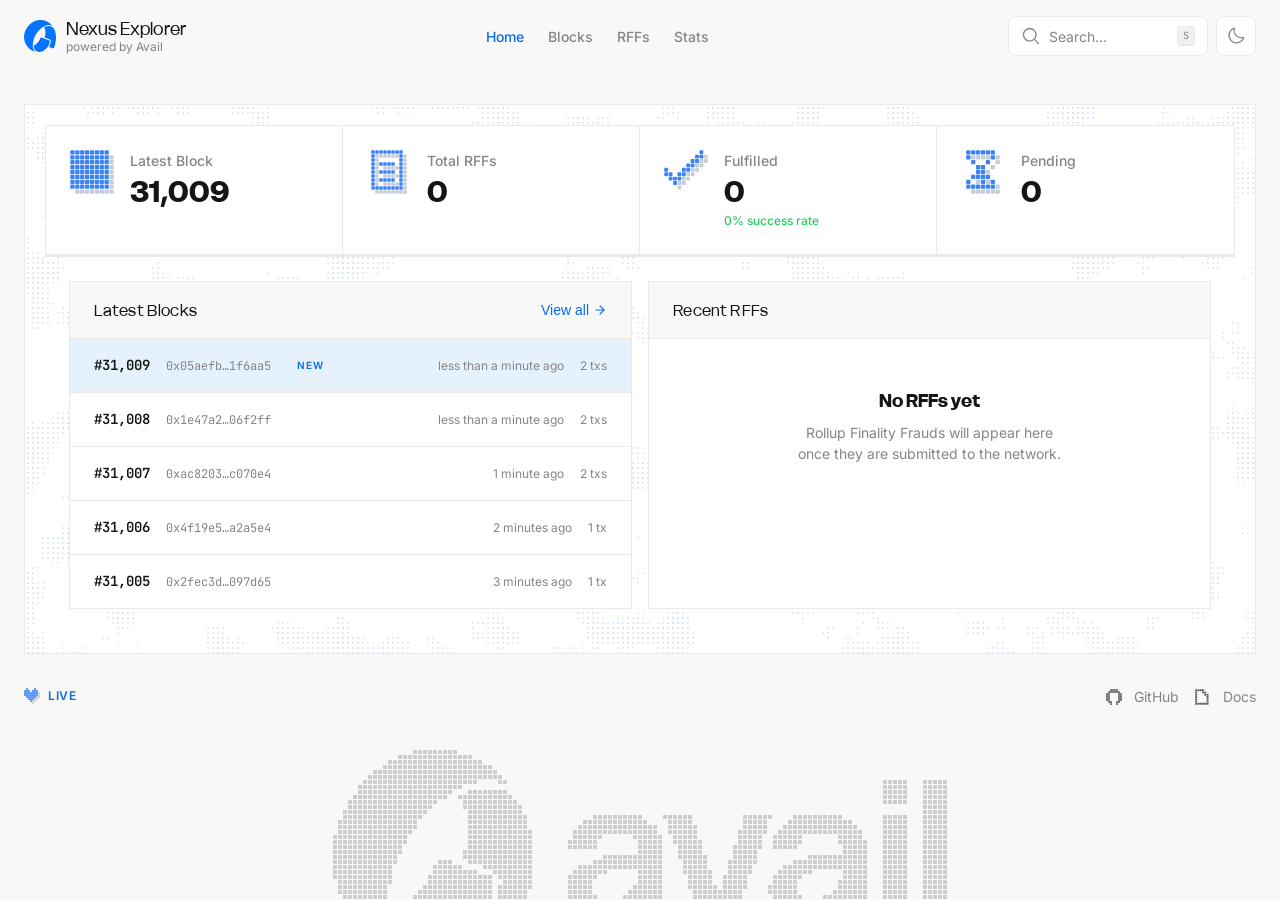
==== commit 5f6a7ea0: "Made some minor fixes to the icons" ====
--- a/index.html
+++ b/index.html
@@ -234,164 +234,92 @@
               <div class="stat-card__inner">
                 <div class="stat-card__icon">
                   <svg class="stat-icon" viewBox="0 0 512 512" xmlns="http://www.w3.org/2000/svg">
-                    <rect x="92.16" y="31.92" width="26.50" height="26.50" rx="5.30" class="icon-shadow"/>
-                    <rect x="122.28" y="31.92" width="26.50" height="26.50" rx="5.30" class="icon-shadow"/>
-                    <rect x="152.40" y="31.92" width="26.50" height="26.50" rx="5.30" class="icon-shadow"/>
-                    <rect x="182.51" y="31.92" width="26.50" height="26.50" rx="5.30" class="icon-shadow"/>
-                    <rect x="212.63" y="31.92" width="26.50" height="26.50" rx="5.30" class="icon-shadow"/>
-                    <rect x="242.75" y="31.92" width="26.50" height="26.50" rx="5.30" class="icon-shadow"/>
-                    <rect x="272.87" y="31.92" width="26.50" height="26.50" rx="5.30" class="icon-shadow"/>
-                    <rect x="302.98" y="31.92" width="26.50" height="26.50" rx="5.30" class="icon-shadow"/>
-                    <rect x="333.10" y="31.92" width="26.50" height="26.50" rx="5.30" class="icon-shadow"/>
-                    <rect x="363.22" y="31.92" width="26.50" height="26.50" rx="5.30" class="icon-shadow"/>
-                    <rect x="423.45" y="31.92" width="26.50" height="26.50" rx="5.30" class="icon-shadow"/>
-                    <rect x="92.16" y="62.04" width="26.50" height="26.50" rx="5.30" class="icon-shadow"/>
-                    <rect x="423.45" y="62.04" width="26.50" height="26.50" rx="5.30" class="icon-shadow"/>
-                    <rect x="92.16" y="92.16" width="26.50" height="26.50" rx="5.30" class="icon-shadow"/>
-                    <rect x="423.45" y="92.16" width="26.50" height="26.50" rx="5.30" class="icon-shadow"/>
-                    <rect x="92.16" y="122.28" width="26.50" height="26.50" rx="5.30" class="icon-shadow"/>
-                    <rect x="152.40" y="122.28" width="26.50" height="26.50" rx="5.30" class="icon-shadow"/>
-                    <rect x="212.63" y="122.28" width="26.50" height="26.50" rx="5.30" class="icon-shadow"/>
-                    <rect x="242.75" y="122.28" width="26.50" height="26.50" rx="5.30" class="icon-shadow"/>
-                    <rect x="272.87" y="122.28" width="26.50" height="26.50" rx="5.30" class="icon-shadow"/>
-                    <rect x="302.98" y="122.28" width="26.50" height="26.50" rx="5.30" class="icon-shadow"/>
-                    <rect x="333.10" y="122.28" width="26.50" height="26.50" rx="5.30" class="icon-shadow"/>
-                    <rect x="363.22" y="122.28" width="26.50" height="26.50" rx="5.30" class="icon-shadow"/>
-                    <rect x="423.45" y="122.28" width="26.50" height="26.50" rx="5.30" class="icon-shadow"/>
-                    <rect x="92.16" y="152.40" width="26.50" height="26.50" rx="5.30" class="icon-shadow"/>
-                    <rect x="423.45" y="152.40" width="26.50" height="26.50" rx="5.30" class="icon-shadow"/>
-                    <rect x="92.16" y="182.51" width="26.50" height="26.50" rx="5.30" class="icon-shadow"/>
-                    <rect x="423.45" y="182.51" width="26.50" height="26.50" rx="5.30" class="icon-shadow"/>
-                    <rect x="92.16" y="212.63" width="26.50" height="26.50" rx="5.30" class="icon-shadow"/>
-                    <rect x="152.40" y="212.63" width="26.50" height="26.50" rx="5.30" class="icon-shadow"/>
-                    <rect x="212.63" y="212.63" width="26.50" height="26.50" rx="5.30" class="icon-shadow"/>
-                    <rect x="242.75" y="212.63" width="26.50" height="26.50" rx="5.30" class="icon-shadow"/>
-                    <rect x="272.87" y="212.63" width="26.50" height="26.50" rx="5.30" class="icon-shadow"/>
-                    <rect x="302.98" y="212.63" width="26.50" height="26.50" rx="5.30" class="icon-shadow"/>
-                    <rect x="333.10" y="212.63" width="26.50" height="26.50" rx="5.30" class="icon-shadow"/>
-                    <rect x="363.22" y="212.63" width="26.50" height="26.50" rx="5.30" class="icon-shadow"/>
-                    <rect x="423.45" y="212.63" width="26.50" height="26.50" rx="5.30" class="icon-shadow"/>
-                    <rect x="92.16" y="242.75" width="26.50" height="26.50" rx="5.30" class="icon-shadow"/>
-                    <rect x="423.45" y="242.75" width="26.50" height="26.50" rx="5.30" class="icon-shadow"/>
-                    <rect x="92.16" y="272.87" width="26.50" height="26.50" rx="5.30" class="icon-shadow"/>
-                    <rect x="423.45" y="272.87" width="26.50" height="26.50" rx="5.30" class="icon-shadow"/>
-                    <rect x="92.16" y="302.98" width="26.50" height="26.50" rx="5.30" class="icon-shadow"/>
-                    <rect x="152.40" y="302.98" width="26.50" height="26.50" rx="5.30" class="icon-shadow"/>
-                    <rect x="212.63" y="302.98" width="26.50" height="26.50" rx="5.30" class="icon-shadow"/>
-                    <rect x="242.75" y="302.98" width="26.50" height="26.50" rx="5.30" class="icon-shadow"/>
-                    <rect x="272.87" y="302.98" width="26.50" height="26.50" rx="5.30" class="icon-shadow"/>
-                    <rect x="302.98" y="302.98" width="26.50" height="26.50" rx="5.30" class="icon-shadow"/>
-                    <rect x="333.10" y="302.98" width="26.50" height="26.50" rx="5.30" class="icon-shadow"/>
-                    <rect x="363.22" y="302.98" width="26.50" height="26.50" rx="5.30" class="icon-shadow"/>
-                    <rect x="423.45" y="302.98" width="26.50" height="26.50" rx="5.30" class="icon-shadow"/>
-                    <rect x="92.16" y="333.10" width="26.50" height="26.50" rx="5.30" class="icon-shadow"/>
-                    <rect x="423.45" y="333.10" width="26.50" height="26.50" rx="5.30" class="icon-shadow"/>
-                    <rect x="92.16" y="363.22" width="26.50" height="26.50" rx="5.30" class="icon-shadow"/>
-                    <rect x="423.45" y="363.22" width="26.50" height="26.50" rx="5.30" class="icon-shadow"/>
-                    <rect x="92.16" y="393.34" width="26.50" height="26.50" rx="5.30" class="icon-shadow"/>
-                    <rect x="152.40" y="393.34" width="26.50" height="26.50" rx="5.30" class="icon-shadow"/>
-                    <rect x="212.63" y="393.34" width="26.50" height="26.50" rx="5.30" class="icon-shadow"/>
-                    <rect x="242.75" y="393.34" width="26.50" height="26.50" rx="5.30" class="icon-shadow"/>
-                    <rect x="272.87" y="393.34" width="26.50" height="26.50" rx="5.30" class="icon-shadow"/>
-                    <rect x="302.98" y="393.34" width="26.50" height="26.50" rx="5.30" class="icon-shadow"/>
-                    <rect x="333.10" y="393.34" width="26.50" height="26.50" rx="5.30" class="icon-shadow"/>
-                    <rect x="363.22" y="393.34" width="26.50" height="26.50" rx="5.30" class="icon-shadow"/>
-                    <rect x="423.45" y="393.34" width="26.50" height="26.50" rx="5.30" class="icon-shadow"/>
-                    <rect x="92.16" y="423.45" width="26.50" height="26.50" rx="5.30" class="icon-shadow"/>
-                    <rect x="423.45" y="423.45" width="26.50" height="26.50" rx="5.30" class="icon-shadow"/>
-                    <rect x="423.45" y="453.57" width="26.50" height="26.50" rx="5.30" class="icon-shadow"/>
-                    <rect x="92.16" y="483.69" width="26.50" height="26.50" rx="5.30" class="icon-shadow"/>
-                    <rect x="122.28" y="483.69" width="26.50" height="26.50" rx="5.30" class="icon-shadow"/>
-                    <rect x="152.40" y="483.69" width="26.50" height="26.50" rx="5.30" class="icon-shadow"/>
-                    <rect x="182.51" y="483.69" width="26.50" height="26.50" rx="5.30" class="icon-shadow"/>
-                    <rect x="212.63" y="483.69" width="26.50" height="26.50" rx="5.30" class="icon-shadow"/>
-                    <rect x="242.75" y="483.69" width="26.50" height="26.50" rx="5.30" class="icon-shadow"/>
-                    <rect x="272.87" y="483.69" width="26.50" height="26.50" rx="5.30" class="icon-shadow"/>
-                    <rect x="302.98" y="483.69" width="26.50" height="26.50" rx="5.30" class="icon-shadow"/>
-                    <rect x="333.10" y="483.69" width="26.50" height="26.50" rx="5.30" class="icon-shadow"/>
-                    <rect x="363.22" y="483.69" width="26.50" height="26.50" rx="5.30" class="icon-shadow"/>
-                    <rect x="393.34" y="483.69" width="26.50" height="26.50" rx="5.30" class="icon-shadow"/>
-                    <rect x="423.45" y="483.69" width="26.50" height="26.50" rx="5.30" class="icon-shadow"/>
-                    <rect x="62.04" y="1.81" width="26.50" height="26.50" rx="5.30" class="icon-blue"/>
-                    <rect x="92.16" y="1.81" width="26.50" height="26.50" rx="5.30" class="icon-blue"/>
-                    <rect x="122.28" y="1.81" width="26.50" height="26.50" rx="5.30" class="icon-blue"/>
-                    <rect x="152.40" y="1.81" width="26.50" height="26.50" rx="5.30" class="icon-blue"/>
-                    <rect x="182.51" y="1.81" width="26.50" height="26.50" rx="5.30" class="icon-blue"/>
-                    <rect x="212.63" y="1.81" width="26.50" height="26.50" rx="5.30" class="icon-blue"/>
-                    <rect x="242.75" y="1.81" width="26.50" height="26.50" rx="5.30" class="icon-blue"/>
-                    <rect x="272.87" y="1.81" width="26.50" height="26.50" rx="5.30" class="icon-blue"/>
-                    <rect x="302.98" y="1.81" width="26.50" height="26.50" rx="5.30" class="icon-blue"/>
-                    <rect x="333.10" y="1.81" width="26.50" height="26.50" rx="5.30" class="icon-blue"/>
-                    <rect x="363.22" y="1.81" width="26.50" height="26.50" rx="5.30" class="icon-blue"/>
-                    <rect x="393.34" y="1.81" width="26.50" height="26.50" rx="5.30" class="icon-blue"/>
-                    <rect x="62.04" y="31.92" width="26.50" height="26.50" rx="5.30" class="icon-blue"/>
-                    <rect x="393.34" y="31.92" width="26.50" height="26.50" rx="5.30" class="icon-blue"/>
-                    <rect x="62.04" y="62.04" width="26.50" height="26.50" rx="5.30" class="icon-blue"/>
-                    <rect x="393.34" y="62.04" width="26.50" height="26.50" rx="5.30" class="icon-blue"/>
-                    <rect x="62.04" y="92.16" width="26.50" height="26.50" rx="5.30" class="icon-blue"/>
-                    <rect x="122.28" y="92.16" width="26.50" height="26.50" rx="5.30" class="icon-blue"/>
-                    <rect x="182.51" y="92.16" width="26.50" height="26.50" rx="5.30" class="icon-blue"/>
-                    <rect x="212.63" y="92.16" width="26.50" height="26.50" rx="5.30" class="icon-blue"/>
-                    <rect x="242.75" y="92.16" width="26.50" height="26.50" rx="5.30" class="icon-blue"/>
-                    <rect x="272.87" y="92.16" width="26.50" height="26.50" rx="5.30" class="icon-blue"/>
-                    <rect x="302.98" y="92.16" width="26.50" height="26.50" rx="5.30" class="icon-blue"/>
-                    <rect x="333.10" y="92.16" width="26.50" height="26.50" rx="5.30" class="icon-blue"/>
-                    <rect x="393.34" y="92.16" width="26.50" height="26.50" rx="5.30" class="icon-blue"/>
-                    <rect x="62.04" y="122.28" width="26.50" height="26.50" rx="5.30" class="icon-blue"/>
-                    <rect x="393.34" y="122.28" width="26.50" height="26.50" rx="5.30" class="icon-blue"/>
-                    <rect x="62.04" y="152.40" width="26.50" height="26.50" rx="5.30" class="icon-blue"/>
-                    <rect x="393.34" y="152.40" width="26.50" height="26.50" rx="5.30" class="icon-blue"/>
-                    <rect x="62.04" y="182.51" width="26.50" height="26.50" rx="5.30" class="icon-blue"/>
-                    <rect x="122.28" y="182.51" width="26.50" height="26.50" rx="5.30" class="icon-blue"/>
-                    <rect x="182.51" y="182.51" width="26.50" height="26.50" rx="5.30" class="icon-blue"/>
-                    <rect x="212.63" y="182.51" width="26.50" height="26.50" rx="5.30" class="icon-blue"/>
-                    <rect x="242.75" y="182.51" width="26.50" height="26.50" rx="5.30" class="icon-blue"/>
-                    <rect x="272.87" y="182.51" width="26.50" height="26.50" rx="5.30" class="icon-blue"/>
-                    <rect x="302.98" y="182.51" width="26.50" height="26.50" rx="5.30" class="icon-blue"/>
-                    <rect x="333.10" y="182.51" width="26.50" height="26.50" rx="5.30" class="icon-blue"/>
-                    <rect x="393.34" y="182.51" width="26.50" height="26.50" rx="5.30" class="icon-blue"/>
-                    <rect x="62.04" y="212.63" width="26.50" height="26.50" rx="5.30" class="icon-blue"/>
-                    <rect x="393.34" y="212.63" width="26.50" height="26.50" rx="5.30" class="icon-blue"/>
-                    <rect x="62.04" y="242.75" width="26.50" height="26.50" rx="5.30" class="icon-blue"/>
-                    <rect x="393.34" y="242.75" width="26.50" height="26.50" rx="5.30" class="icon-blue"/>
-                    <rect x="62.04" y="272.87" width="26.50" height="26.50" rx="5.30" class="icon-blue"/>
-                    <rect x="122.28" y="272.87" width="26.50" height="26.50" rx="5.30" class="icon-blue"/>
-                    <rect x="182.51" y="272.87" width="26.50" height="26.50" rx="5.30" class="icon-blue"/>
-                    <rect x="212.63" y="272.87" width="26.50" height="26.50" rx="5.30" class="icon-blue"/>
-                    <rect x="242.75" y="272.87" width="26.50" height="26.50" rx="5.30" class="icon-blue"/>
-                    <rect x="272.87" y="272.87" width="26.50" height="26.50" rx="5.30" class="icon-blue"/>
-                    <rect x="302.98" y="272.87" width="26.50" height="26.50" rx="5.30" class="icon-blue"/>
-                    <rect x="333.10" y="272.87" width="26.50" height="26.50" rx="5.30" class="icon-blue"/>
-                    <rect x="393.34" y="272.87" width="26.50" height="26.50" rx="5.30" class="icon-blue"/>
-                    <rect x="62.04" y="302.98" width="26.50" height="26.50" rx="5.30" class="icon-blue"/>
-                    <rect x="393.34" y="302.98" width="26.50" height="26.50" rx="5.30" class="icon-blue"/>
-                    <rect x="62.04" y="333.10" width="26.50" height="26.50" rx="5.30" class="icon-blue"/>
-                    <rect x="393.34" y="333.10" width="26.50" height="26.50" rx="5.30" class="icon-blue"/>
-                    <rect x="62.04" y="363.22" width="26.50" height="26.50" rx="5.30" class="icon-blue"/>
-                    <rect x="122.28" y="363.22" width="26.50" height="26.50" rx="5.30" class="icon-blue"/>
-                    <rect x="182.51" y="363.22" width="26.50" height="26.50" rx="5.30" class="icon-blue"/>
-                    <rect x="212.63" y="363.22" width="26.50" height="26.50" rx="5.30" class="icon-blue"/>
-                    <rect x="242.75" y="363.22" width="26.50" height="26.50" rx="5.30" class="icon-blue"/>
-                    <rect x="272.87" y="363.22" width="26.50" height="26.50" rx="5.30" class="icon-blue"/>
-                    <rect x="302.98" y="363.22" width="26.50" height="26.50" rx="5.30" class="icon-blue"/>
-                    <rect x="333.10" y="363.22" width="26.50" height="26.50" rx="5.30" class="icon-blue"/>
-                    <rect x="393.34" y="363.22" width="26.50" height="26.50" rx="5.30" class="icon-blue"/>
-                    <rect x="62.04" y="393.34" width="26.50" height="26.50" rx="5.30" class="icon-blue"/>
-                    <rect x="393.34" y="393.34" width="26.50" height="26.50" rx="5.30" class="icon-blue"/>
-                    <rect x="62.04" y="423.45" width="26.50" height="26.50" rx="5.30" class="icon-blue"/>
-                    <rect x="393.34" y="423.45" width="26.50" height="26.50" rx="5.30" class="icon-blue"/>
-                    <rect x="62.04" y="453.57" width="26.50" height="26.50" rx="5.30" class="icon-blue"/>
-                    <rect x="92.16" y="453.57" width="26.50" height="26.50" rx="5.30" class="icon-blue"/>
-                    <rect x="122.28" y="453.57" width="26.50" height="26.50" rx="5.30" class="icon-blue"/>
-                    <rect x="152.40" y="453.57" width="26.50" height="26.50" rx="5.30" class="icon-blue"/>
-                    <rect x="182.51" y="453.57" width="26.50" height="26.50" rx="5.30" class="icon-blue"/>
-                    <rect x="212.63" y="453.57" width="26.50" height="26.50" rx="5.30" class="icon-blue"/>
-                    <rect x="242.75" y="453.57" width="26.50" height="26.50" rx="5.30" class="icon-blue"/>
-                    <rect x="272.87" y="453.57" width="26.50" height="26.50" rx="5.30" class="icon-blue"/>
-                    <rect x="302.98" y="453.57" width="26.50" height="26.50" rx="5.30" class="icon-blue"/>
-                    <rect x="333.10" y="453.57" width="26.50" height="26.50" rx="5.30" class="icon-blue"/>
-                    <rect x="363.22" y="453.57" width="26.50" height="26.50" rx="5.30" class="icon-blue"/>
-                    <rect x="393.34" y="453.57" width="26.50" height="26.50" rx="5.30" class="icon-blue"/>
+                    <rect x="95.88" y="49.34" width="40.96" height="40.96" rx="8.19" class="icon-shadow"/>
+                    <rect x="142.43" y="49.34" width="40.96" height="40.96" rx="8.19" class="icon-shadow"/>
+                    <rect x="188.97" y="49.34" width="40.96" height="40.96" rx="8.19" class="icon-shadow"/>
+                    <rect x="235.52" y="49.34" width="40.96" height="40.96" rx="8.19" class="icon-shadow"/>
+                    <rect x="282.07" y="49.34" width="40.96" height="40.96" rx="8.19" class="icon-shadow"/>
+                    <rect x="328.61" y="49.34" width="40.96" height="40.96" rx="8.19" class="icon-shadow"/>
+                    <rect x="421.70" y="49.34" width="40.96" height="40.96" rx="8.19" class="icon-shadow"/>
+                    <rect x="95.88" y="95.88" width="40.96" height="40.96" rx="8.19" class="icon-shadow"/>
+                    <rect x="421.70" y="95.88" width="40.96" height="40.96" rx="8.19" class="icon-shadow"/>
+                    <rect x="95.88" y="142.43" width="40.96" height="40.96" rx="8.19" class="icon-shadow"/>
+                    <rect x="421.70" y="142.43" width="40.96" height="40.96" rx="8.19" class="icon-shadow"/>
+                    <rect x="95.88" y="188.97" width="40.96" height="40.96" rx="8.19" class="icon-shadow"/>
+                    <rect x="188.97" y="188.97" width="40.96" height="40.96" rx="8.19" class="icon-shadow"/>
+                    <rect x="235.52" y="188.97" width="40.96" height="40.96" rx="8.19" class="icon-shadow"/>
+                    <rect x="282.07" y="188.97" width="40.96" height="40.96" rx="8.19" class="icon-shadow"/>
+                    <rect x="328.61" y="188.97" width="40.96" height="40.96" rx="8.19" class="icon-shadow"/>
+                    <rect x="421.70" y="188.97" width="40.96" height="40.96" rx="8.19" class="icon-shadow"/>
+                    <rect x="95.88" y="235.52" width="40.96" height="40.96" rx="8.19" class="icon-shadow"/>
+                    <rect x="421.70" y="235.52" width="40.96" height="40.96" rx="8.19" class="icon-shadow"/>
+                    <rect x="95.88" y="282.07" width="40.96" height="40.96" rx="8.19" class="icon-shadow"/>
+                    <rect x="188.97" y="282.07" width="40.96" height="40.96" rx="8.19" class="icon-shadow"/>
+                    <rect x="235.52" y="282.07" width="40.96" height="40.96" rx="8.19" class="icon-shadow"/>
+                    <rect x="282.07" y="282.07" width="40.96" height="40.96" rx="8.19" class="icon-shadow"/>
+                    <rect x="328.61" y="282.07" width="40.96" height="40.96" rx="8.19" class="icon-shadow"/>
+                    <rect x="421.70" y="282.07" width="40.96" height="40.96" rx="8.19" class="icon-shadow"/>
+                    <rect x="95.88" y="328.61" width="40.96" height="40.96" rx="8.19" class="icon-shadow"/>
+                    <rect x="421.70" y="328.61" width="40.96" height="40.96" rx="8.19" class="icon-shadow"/>
+                    <rect x="95.88" y="375.16" width="40.96" height="40.96" rx="8.19" class="icon-shadow"/>
+                    <rect x="188.97" y="375.16" width="40.96" height="40.96" rx="8.19" class="icon-shadow"/>
+                    <rect x="235.52" y="375.16" width="40.96" height="40.96" rx="8.19" class="icon-shadow"/>
+                    <rect x="282.07" y="375.16" width="40.96" height="40.96" rx="8.19" class="icon-shadow"/>
+                    <rect x="328.61" y="375.16" width="40.96" height="40.96" rx="8.19" class="icon-shadow"/>
+                    <rect x="421.70" y="375.16" width="40.96" height="40.96" rx="8.19" class="icon-shadow"/>
+                    <rect x="421.70" y="421.70" width="40.96" height="40.96" rx="8.19" class="icon-shadow"/>
+                    <rect x="95.88" y="468.25" width="40.96" height="40.96" rx="8.19" class="icon-shadow"/>
+                    <rect x="142.43" y="468.25" width="40.96" height="40.96" rx="8.19" class="icon-shadow"/>
+                    <rect x="188.97" y="468.25" width="40.96" height="40.96" rx="8.19" class="icon-shadow"/>
+                    <rect x="235.52" y="468.25" width="40.96" height="40.96" rx="8.19" class="icon-shadow"/>
+                    <rect x="282.07" y="468.25" width="40.96" height="40.96" rx="8.19" class="icon-shadow"/>
+                    <rect x="328.61" y="468.25" width="40.96" height="40.96" rx="8.19" class="icon-shadow"/>
+                    <rect x="375.16" y="468.25" width="40.96" height="40.96" rx="8.19" class="icon-shadow"/>
+                    <rect x="421.70" y="468.25" width="40.96" height="40.96" rx="8.19" class="icon-shadow"/>
+                    <rect x="49.34" y="2.79" width="40.96" height="40.96" rx="8.19" class="icon-blue"/>
+                    <rect x="95.88" y="2.79" width="40.96" height="40.96" rx="8.19" class="icon-blue"/>
+                    <rect x="142.43" y="2.79" width="40.96" height="40.96" rx="8.19" class="icon-blue"/>
+                    <rect x="188.97" y="2.79" width="40.96" height="40.96" rx="8.19" class="icon-blue"/>
+                    <rect x="235.52" y="2.79" width="40.96" height="40.96" rx="8.19" class="icon-blue"/>
+                    <rect x="282.07" y="2.79" width="40.96" height="40.96" rx="8.19" class="icon-blue"/>
+                    <rect x="328.61" y="2.79" width="40.96" height="40.96" rx="8.19" class="icon-blue"/>
+                    <rect x="375.16" y="2.79" width="40.96" height="40.96" rx="8.19" class="icon-blue"/>
+                    <rect x="49.34" y="49.34" width="40.96" height="40.96" rx="8.19" class="icon-blue"/>
+                    <rect x="375.16" y="49.34" width="40.96" height="40.96" rx="8.19" class="icon-blue"/>
+                    <rect x="49.34" y="95.88" width="40.96" height="40.96" rx="8.19" class="icon-blue"/>
+                    <rect x="375.16" y="95.88" width="40.96" height="40.96" rx="8.19" class="icon-blue"/>
+                    <rect x="49.34" y="142.43" width="40.96" height="40.96" rx="8.19" class="icon-blue"/>
+                    <rect x="142.43" y="142.43" width="40.96" height="40.96" rx="8.19" class="icon-blue"/>
+                    <rect x="188.97" y="142.43" width="40.96" height="40.96" rx="8.19" class="icon-blue"/>
+                    <rect x="235.52" y="142.43" width="40.96" height="40.96" rx="8.19" class="icon-blue"/>
+                    <rect x="282.07" y="142.43" width="40.96" height="40.96" rx="8.19" class="icon-blue"/>
+                    <rect x="375.16" y="142.43" width="40.96" height="40.96" rx="8.19" class="icon-blue"/>
+                    <rect x="49.34" y="188.97" width="40.96" height="40.96" rx="8.19" class="icon-blue"/>
+                    <rect x="375.16" y="188.97" width="40.96" height="40.96" rx="8.19" class="icon-blue"/>
+                    <rect x="49.34" y="235.52" width="40.96" height="40.96" rx="8.19" class="icon-blue"/>
+                    <rect x="142.43" y="235.52" width="40.96" height="40.96" rx="8.19" class="icon-blue"/>
+                    <rect x="188.97" y="235.52" width="40.96" height="40.96" rx="8.19" class="icon-blue"/>
+                    <rect x="235.52" y="235.52" width="40.96" height="40.96" rx="8.19" class="icon-blue"/>
+                    <rect x="282.07" y="235.52" width="40.96" height="40.96" rx="8.19" class="icon-blue"/>
+                    <rect x="375.16" y="235.52" width="40.96" height="40.96" rx="8.19" class="icon-blue"/>
+                    <rect x="49.34" y="282.07" width="40.96" height="40.96" rx="8.19" class="icon-blue"/>
+                    <rect x="375.16" y="282.07" width="40.96" height="40.96" rx="8.19" class="icon-blue"/>
+                    <rect x="49.34" y="328.61" width="40.96" height="40.96" rx="8.19" class="icon-blue"/>
+                    <rect x="142.43" y="328.61" width="40.96" height="40.96" rx="8.19" class="icon-blue"/>
+                    <rect x="188.97" y="328.61" width="40.96" height="40.96" rx="8.19" class="icon-blue"/>
+                    <rect x="235.52" y="328.61" width="40.96" height="40.96" rx="8.19" class="icon-blue"/>
+                    <rect x="282.07" y="328.61" width="40.96" height="40.96" rx="8.19" class="icon-blue"/>
+                    <rect x="375.16" y="328.61" width="40.96" height="40.96" rx="8.19" class="icon-blue"/>
+                    <rect x="49.34" y="375.16" width="40.96" height="40.96" rx="8.19" class="icon-blue"/>
+                    <rect x="375.16" y="375.16" width="40.96" height="40.96" rx="8.19" class="icon-blue"/>
+                    <rect x="49.34" y="421.70" width="40.96" height="40.96" rx="8.19" class="icon-blue"/>
+                    <rect x="95.88" y="421.70" width="40.96" height="40.96" rx="8.19" class="icon-blue"/>
+                    <rect x="142.43" y="421.70" width="40.96" height="40.96" rx="8.19" class="icon-blue"/>
+                    <rect x="188.97" y="421.70" width="40.96" height="40.96" rx="8.19" class="icon-blue"/>
+                    <rect x="235.52" y="421.70" width="40.96" height="40.96" rx="8.19" class="icon-blue"/>
+                    <rect x="282.07" y="421.70" width="40.96" height="40.96" rx="8.19" class="icon-blue"/>
+                    <rect x="328.61" y="421.70" width="40.96" height="40.96" rx="8.19" class="icon-blue"/>
+                    <rect x="375.16" y="421.70" width="40.96" height="40.96" rx="8.19" class="icon-blue"/>
                   </svg>
                 </div>
                 <div class="stat-card__content">
@@ -449,100 +377,50 @@
               <div class="stat-card__inner">
                 <div class="stat-card__icon">
                   <svg class="stat-icon" viewBox="0 0 512 512" xmlns="http://www.w3.org/2000/svg">
-                    <rect x="104.45" y="36.18" width="30.04" height="30.04" rx="6.01" class="icon-shadow"/>
-                    <rect x="138.58" y="36.18" width="30.04" height="30.04" rx="6.01" class="icon-shadow"/>
-                    <rect x="172.71" y="36.18" width="30.04" height="30.04" rx="6.01" class="icon-shadow"/>
-                    <rect x="206.85" y="36.18" width="30.04" height="30.04" rx="6.01" class="icon-shadow"/>
-                    <rect x="240.98" y="36.18" width="30.04" height="30.04" rx="6.01" class="icon-shadow"/>
-                    <rect x="275.11" y="36.18" width="30.04" height="30.04" rx="6.01" class="icon-shadow"/>
-                    <rect x="309.25" y="36.18" width="30.04" height="30.04" rx="6.01" class="icon-shadow"/>
-                    <rect x="377.51" y="36.18" width="30.04" height="30.04" rx="6.01" class="icon-shadow"/>
-                    <rect x="104.45" y="70.31" width="30.04" height="30.04" rx="6.01" class="icon-shadow"/>
-                    <rect x="377.51" y="70.31" width="30.04" height="30.04" rx="6.01" class="icon-shadow"/>
-                    <rect x="104.45" y="104.45" width="30.04" height="30.04" rx="6.01" class="icon-shadow"/>
-                    <rect x="377.51" y="104.45" width="30.04" height="30.04" rx="6.01" class="icon-shadow"/>
-                    <rect x="377.51" y="138.58" width="30.04" height="30.04" rx="6.01" class="icon-shadow"/>
-                    <rect x="309.25" y="172.71" width="30.04" height="30.04" rx="6.01" class="icon-shadow"/>
-                    <rect x="343.38" y="172.71" width="30.04" height="30.04" rx="6.01" class="icon-shadow"/>
-                    <rect x="275.11" y="206.85" width="30.04" height="30.04" rx="6.01" class="icon-shadow"/>
-                    <rect x="309.25" y="206.85" width="30.04" height="30.04" rx="6.01" class="icon-shadow"/>
-                    <rect x="206.85" y="240.98" width="30.04" height="30.04" rx="6.01" class="icon-shadow"/>
-                    <rect x="240.98" y="240.98" width="30.04" height="30.04" rx="6.01" class="icon-shadow"/>
-                    <rect x="275.11" y="240.98" width="30.04" height="30.04" rx="6.01" class="icon-shadow"/>
-                    <rect x="172.71" y="309.25" width="30.04" height="30.04" rx="6.01" class="icon-shadow"/>
-                    <rect x="138.58" y="343.38" width="30.04" height="30.04" rx="6.01" class="icon-shadow"/>
-                    <rect x="377.51" y="377.51" width="30.04" height="30.04" rx="6.01" class="icon-shadow"/>
-                    <rect x="377.51" y="411.65" width="30.04" height="30.04" rx="6.01" class="icon-shadow"/>
-                    <rect x="377.51" y="445.78" width="30.04" height="30.04" rx="6.01" class="icon-shadow"/>
-                    <rect x="104.45" y="479.91" width="30.04" height="30.04" rx="6.01" class="icon-shadow"/>
-                    <rect x="138.58" y="479.91" width="30.04" height="30.04" rx="6.01" class="icon-shadow"/>
-                    <rect x="172.71" y="479.91" width="30.04" height="30.04" rx="6.01" class="icon-shadow"/>
-                    <rect x="206.85" y="479.91" width="30.04" height="30.04" rx="6.01" class="icon-shadow"/>
-                    <rect x="240.98" y="479.91" width="30.04" height="30.04" rx="6.01" class="icon-shadow"/>
-                    <rect x="275.11" y="479.91" width="30.04" height="30.04" rx="6.01" class="icon-shadow"/>
-                    <rect x="309.25" y="479.91" width="30.04" height="30.04" rx="6.01" class="icon-shadow"/>
-                    <rect x="343.38" y="479.91" width="30.04" height="30.04" rx="6.01" class="icon-shadow"/>
-                    <rect x="377.51" y="479.91" width="30.04" height="30.04" rx="6.01" class="icon-shadow"/>
-                    <rect x="70.31" y="2.05" width="30.04" height="30.04" rx="6.01" class="icon-blue"/>
-                    <rect x="104.45" y="2.05" width="30.04" height="30.04" rx="6.01" class="icon-blue"/>
-                    <rect x="138.58" y="2.05" width="30.04" height="30.04" rx="6.01" class="icon-blue"/>
-                    <rect x="172.71" y="2.05" width="30.04" height="30.04" rx="6.01" class="icon-blue"/>
-                    <rect x="206.85" y="2.05" width="30.04" height="30.04" rx="6.01" class="icon-blue"/>
-                    <rect x="240.98" y="2.05" width="30.04" height="30.04" rx="6.01" class="icon-blue"/>
-                    <rect x="275.11" y="2.05" width="30.04" height="30.04" rx="6.01" class="icon-blue"/>
-                    <rect x="309.25" y="2.05" width="30.04" height="30.04" rx="6.01" class="icon-blue"/>
-                    <rect x="343.38" y="2.05" width="30.04" height="30.04" rx="6.01" class="icon-blue"/>
-                    <rect x="70.31" y="36.18" width="30.04" height="30.04" rx="6.01" class="icon-blue"/>
-                    <rect x="343.38" y="36.18" width="30.04" height="30.04" rx="6.01" class="icon-blue"/>
-                    <rect x="70.31" y="70.31" width="30.04" height="30.04" rx="6.01" class="icon-blue"/>
-                    <rect x="343.38" y="70.31" width="30.04" height="30.04" rx="6.01" class="icon-blue"/>
-                    <rect x="343.38" y="104.45" width="30.04" height="30.04" rx="6.01" class="icon-blue"/>
-                    <rect x="104.45" y="138.58" width="30.04" height="30.04" rx="6.01" class="icon-blue"/>
-                    <rect x="138.58" y="138.58" width="30.04" height="30.04" rx="6.01" class="icon-blue"/>
-                    <rect x="172.71" y="138.58" width="30.04" height="30.04" rx="6.01" class="icon-blue"/>
-                    <rect x="206.85" y="138.58" width="30.04" height="30.04" rx="6.01" class="icon-blue"/>
-                    <rect x="240.98" y="138.58" width="30.04" height="30.04" rx="6.01" class="icon-blue"/>
-                    <rect x="275.11" y="138.58" width="30.04" height="30.04" rx="6.01" class="icon-blue"/>
-                    <rect x="309.25" y="138.58" width="30.04" height="30.04" rx="6.01" class="icon-blue"/>
-                    <rect x="138.58" y="172.71" width="30.04" height="30.04" rx="6.01" class="icon-blue"/>
-                    <rect x="172.71" y="172.71" width="30.04" height="30.04" rx="6.01" class="icon-blue"/>
-                    <rect x="206.85" y="172.71" width="30.04" height="30.04" rx="6.01" class="icon-blue"/>
-                    <rect x="240.98" y="172.71" width="30.04" height="30.04" rx="6.01" class="icon-blue"/>
-                    <rect x="275.11" y="172.71" width="30.04" height="30.04" rx="6.01" class="icon-blue"/>
-                    <rect x="172.71" y="206.85" width="30.04" height="30.04" rx="6.01" class="icon-blue"/>
-                    <rect x="206.85" y="206.85" width="30.04" height="30.04" rx="6.01" class="icon-blue"/>
-                    <rect x="240.98" y="206.85" width="30.04" height="30.04" rx="6.01" class="icon-blue"/>
-                    <rect x="138.58" y="275.11" width="30.04" height="30.04" rx="6.01" class="icon-blue"/>
-                    <rect x="275.11" y="275.11" width="30.04" height="30.04" rx="6.01" class="icon-blue"/>
-                    <rect x="104.45" y="309.25" width="30.04" height="30.04" rx="6.01" class="icon-blue"/>
-                    <rect x="309.25" y="309.25" width="30.04" height="30.04" rx="6.01" class="icon-blue"/>
-                    <rect x="206.85" y="343.38" width="30.04" height="30.04" rx="6.01" class="icon-blue"/>
-                    <rect x="343.38" y="343.38" width="30.04" height="30.04" rx="6.01" class="icon-blue"/>
-                    <rect x="70.31" y="377.51" width="30.04" height="30.04" rx="6.01" class="icon-blue"/>
-                    <rect x="138.58" y="377.51" width="30.04" height="30.04" rx="6.01" class="icon-blue"/>
-                    <rect x="172.71" y="377.51" width="30.04" height="30.04" rx="6.01" class="icon-blue"/>
-                    <rect x="206.85" y="377.51" width="30.04" height="30.04" rx="6.01" class="icon-blue"/>
-                    <rect x="240.98" y="377.51" width="30.04" height="30.04" rx="6.01" class="icon-blue"/>
-                    <rect x="275.11" y="377.51" width="30.04" height="30.04" rx="6.01" class="icon-blue"/>
-                    <rect x="343.38" y="377.51" width="30.04" height="30.04" rx="6.01" class="icon-blue"/>
-                    <rect x="70.31" y="411.65" width="30.04" height="30.04" rx="6.01" class="icon-blue"/>
-                    <rect x="104.45" y="411.65" width="30.04" height="30.04" rx="6.01" class="icon-blue"/>
-                    <rect x="138.58" y="411.65" width="30.04" height="30.04" rx="6.01" class="icon-blue"/>
-                    <rect x="172.71" y="411.65" width="30.04" height="30.04" rx="6.01" class="icon-blue"/>
-                    <rect x="206.85" y="411.65" width="30.04" height="30.04" rx="6.01" class="icon-blue"/>
-                    <rect x="240.98" y="411.65" width="30.04" height="30.04" rx="6.01" class="icon-blue"/>
-                    <rect x="275.11" y="411.65" width="30.04" height="30.04" rx="6.01" class="icon-blue"/>
-                    <rect x="309.25" y="411.65" width="30.04" height="30.04" rx="6.01" class="icon-blue"/>
-                    <rect x="343.38" y="411.65" width="30.04" height="30.04" rx="6.01" class="icon-blue"/>
-                    <rect x="70.31" y="445.78" width="30.04" height="30.04" rx="6.01" class="icon-blue"/>
-                    <rect x="104.45" y="445.78" width="30.04" height="30.04" rx="6.01" class="icon-blue"/>
-                    <rect x="138.58" y="445.78" width="30.04" height="30.04" rx="6.01" class="icon-blue"/>
-                    <rect x="172.71" y="445.78" width="30.04" height="30.04" rx="6.01" class="icon-blue"/>
-                    <rect x="206.85" y="445.78" width="30.04" height="30.04" rx="6.01" class="icon-blue"/>
-                    <rect x="240.98" y="445.78" width="30.04" height="30.04" rx="6.01" class="icon-blue"/>
-                    <rect x="275.11" y="445.78" width="30.04" height="30.04" rx="6.01" class="icon-blue"/>
-                    <rect x="309.25" y="445.78" width="30.04" height="30.04" rx="6.01" class="icon-blue"/>
-                    <rect x="343.38" y="445.78" width="30.04" height="30.04" rx="6.01" class="icon-blue"/>
+                    <rect x="117.19" y="60.30" width="50.06" height="50.06" rx="10.01" class="icon-shadow"/>
+                    <rect x="174.08" y="60.30" width="50.06" height="50.06" rx="10.01" class="icon-shadow"/>
+                    <rect x="230.97" y="60.30" width="50.06" height="50.06" rx="10.01" class="icon-shadow"/>
+                    <rect x="287.86" y="60.30" width="50.06" height="50.06" rx="10.01" class="icon-shadow"/>
+                    <rect x="401.64" y="60.30" width="50.06" height="50.06" rx="10.01" class="icon-shadow"/>
+                    <rect x="401.64" y="117.19" width="50.06" height="50.06" rx="10.01" class="icon-shadow"/>
+                    <rect x="344.75" y="174.08" width="50.06" height="50.06" rx="10.01" class="icon-shadow"/>
+                    <rect x="287.86" y="230.97" width="50.06" height="50.06" rx="10.01" class="icon-shadow"/>
+                    <rect x="174.08" y="344.75" width="50.06" height="50.06" rx="10.01" class="icon-shadow"/>
+                    <rect x="287.86" y="344.75" width="50.06" height="50.06" rx="10.01" class="icon-shadow"/>
+                    <rect x="401.64" y="401.64" width="50.06" height="50.06" rx="10.01" class="icon-shadow"/>
+                    <rect x="117.19" y="458.52" width="50.06" height="50.06" rx="10.01" class="icon-shadow"/>
+                    <rect x="174.08" y="458.52" width="50.06" height="50.06" rx="10.01" class="icon-shadow"/>
+                    <rect x="230.97" y="458.52" width="50.06" height="50.06" rx="10.01" class="icon-shadow"/>
+                    <rect x="287.86" y="458.52" width="50.06" height="50.06" rx="10.01" class="icon-shadow"/>
+                    <rect x="344.75" y="458.52" width="50.06" height="50.06" rx="10.01" class="icon-shadow"/>
+                    <rect x="401.64" y="458.52" width="50.06" height="50.06" rx="10.01" class="icon-shadow"/>
+                    <rect x="60.30" y="3.41" width="50.06" height="50.06" rx="10.01" class="icon-blue"/>
+                    <rect x="117.19" y="3.41" width="50.06" height="50.06" rx="10.01" class="icon-blue"/>
+                    <rect x="174.08" y="3.41" width="50.06" height="50.06" rx="10.01" class="icon-blue"/>
+                    <rect x="230.97" y="3.41" width="50.06" height="50.06" rx="10.01" class="icon-blue"/>
+                    <rect x="287.86" y="3.41" width="50.06" height="50.06" rx="10.01" class="icon-blue"/>
+                    <rect x="344.75" y="3.41" width="50.06" height="50.06" rx="10.01" class="icon-blue"/>
+                    <rect x="60.30" y="60.30" width="50.06" height="50.06" rx="10.01" class="icon-blue"/>
+                    <rect x="344.75" y="60.30" width="50.06" height="50.06" rx="10.01" class="icon-blue"/>
+                    <rect x="117.19" y="117.19" width="50.06" height="50.06" rx="10.01" class="icon-blue"/>
+                    <rect x="287.86" y="117.19" width="50.06" height="50.06" rx="10.01" class="icon-blue"/>
+                    <rect x="174.08" y="174.08" width="50.06" height="50.06" rx="10.01" class="icon-blue"/>
+                    <rect x="230.97" y="174.08" width="50.06" height="50.06" rx="10.01" class="icon-blue"/>
+                    <rect x="174.08" y="230.97" width="50.06" height="50.06" rx="10.01" class="icon-blue"/>
+                    <rect x="230.97" y="230.97" width="50.06" height="50.06" rx="10.01" class="icon-blue"/>
+                    <rect x="117.19" y="287.86" width="50.06" height="50.06" rx="10.01" class="icon-blue"/>
+                    <rect x="174.08" y="287.86" width="50.06" height="50.06" rx="10.01" class="icon-blue"/>
+                    <rect x="230.97" y="287.86" width="50.06" height="50.06" rx="10.01" class="icon-blue"/>
+                    <rect x="287.86" y="287.86" width="50.06" height="50.06" rx="10.01" class="icon-blue"/>
+                    <rect x="60.30" y="344.75" width="50.06" height="50.06" rx="10.01" class="icon-blue"/>
+                    <rect x="230.97" y="344.75" width="50.06" height="50.06" rx="10.01" class="icon-blue"/>
+                    <rect x="344.75" y="344.75" width="50.06" height="50.06" rx="10.01" class="icon-blue"/>
+                    <rect x="60.30" y="401.64" width="50.06" height="50.06" rx="10.01" class="icon-blue"/>
+                    <rect x="117.19" y="401.64" width="50.06" height="50.06" rx="10.01" class="icon-blue"/>
+                    <rect x="174.08" y="401.64" width="50.06" height="50.06" rx="10.01" class="icon-blue"/>
+                    <rect x="230.97" y="401.64" width="50.06" height="50.06" rx="10.01" class="icon-blue"/>
+                    <rect x="287.86" y="401.64" width="50.06" height="50.06" rx="10.01" class="icon-blue"/>
+                    <rect x="344.75" y="401.64" width="50.06" height="50.06" rx="10.01" class="icon-blue"/>
                   </svg>
                 </div>
                 <div class="stat-card__content">
